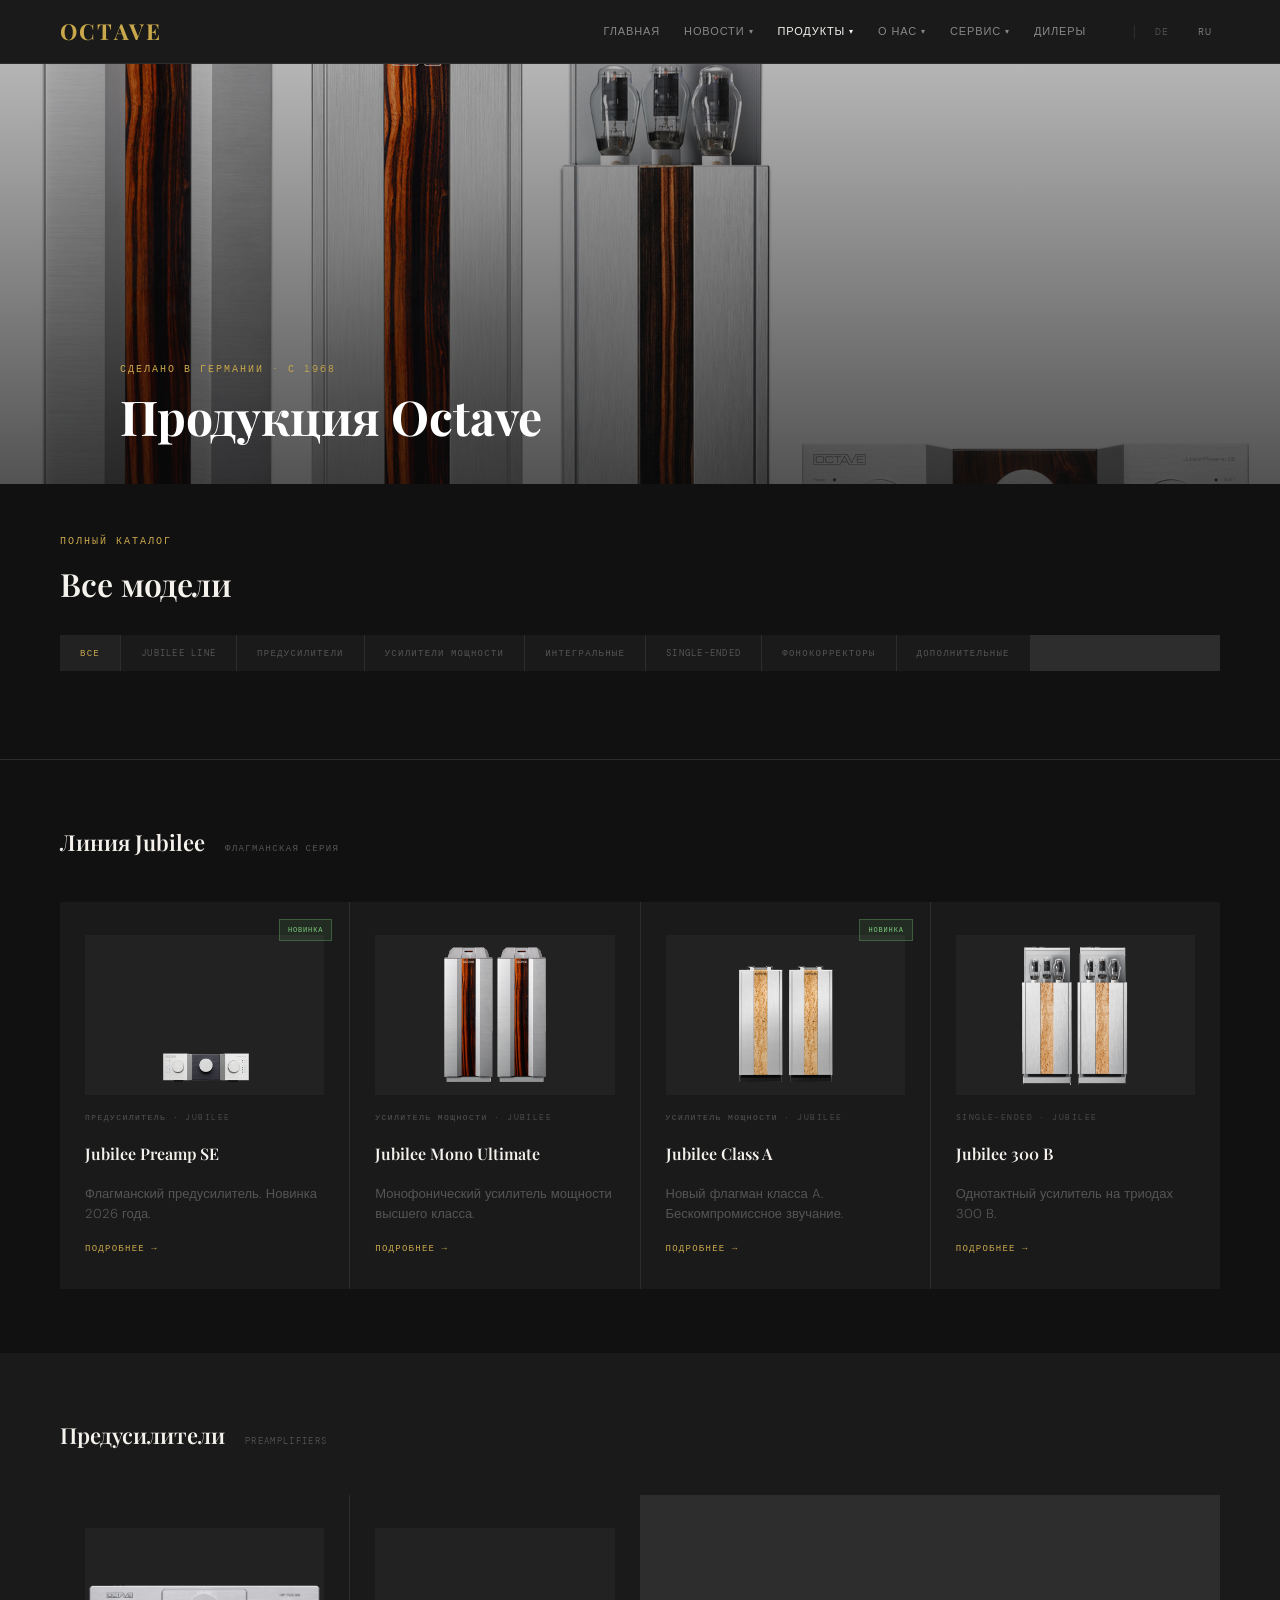
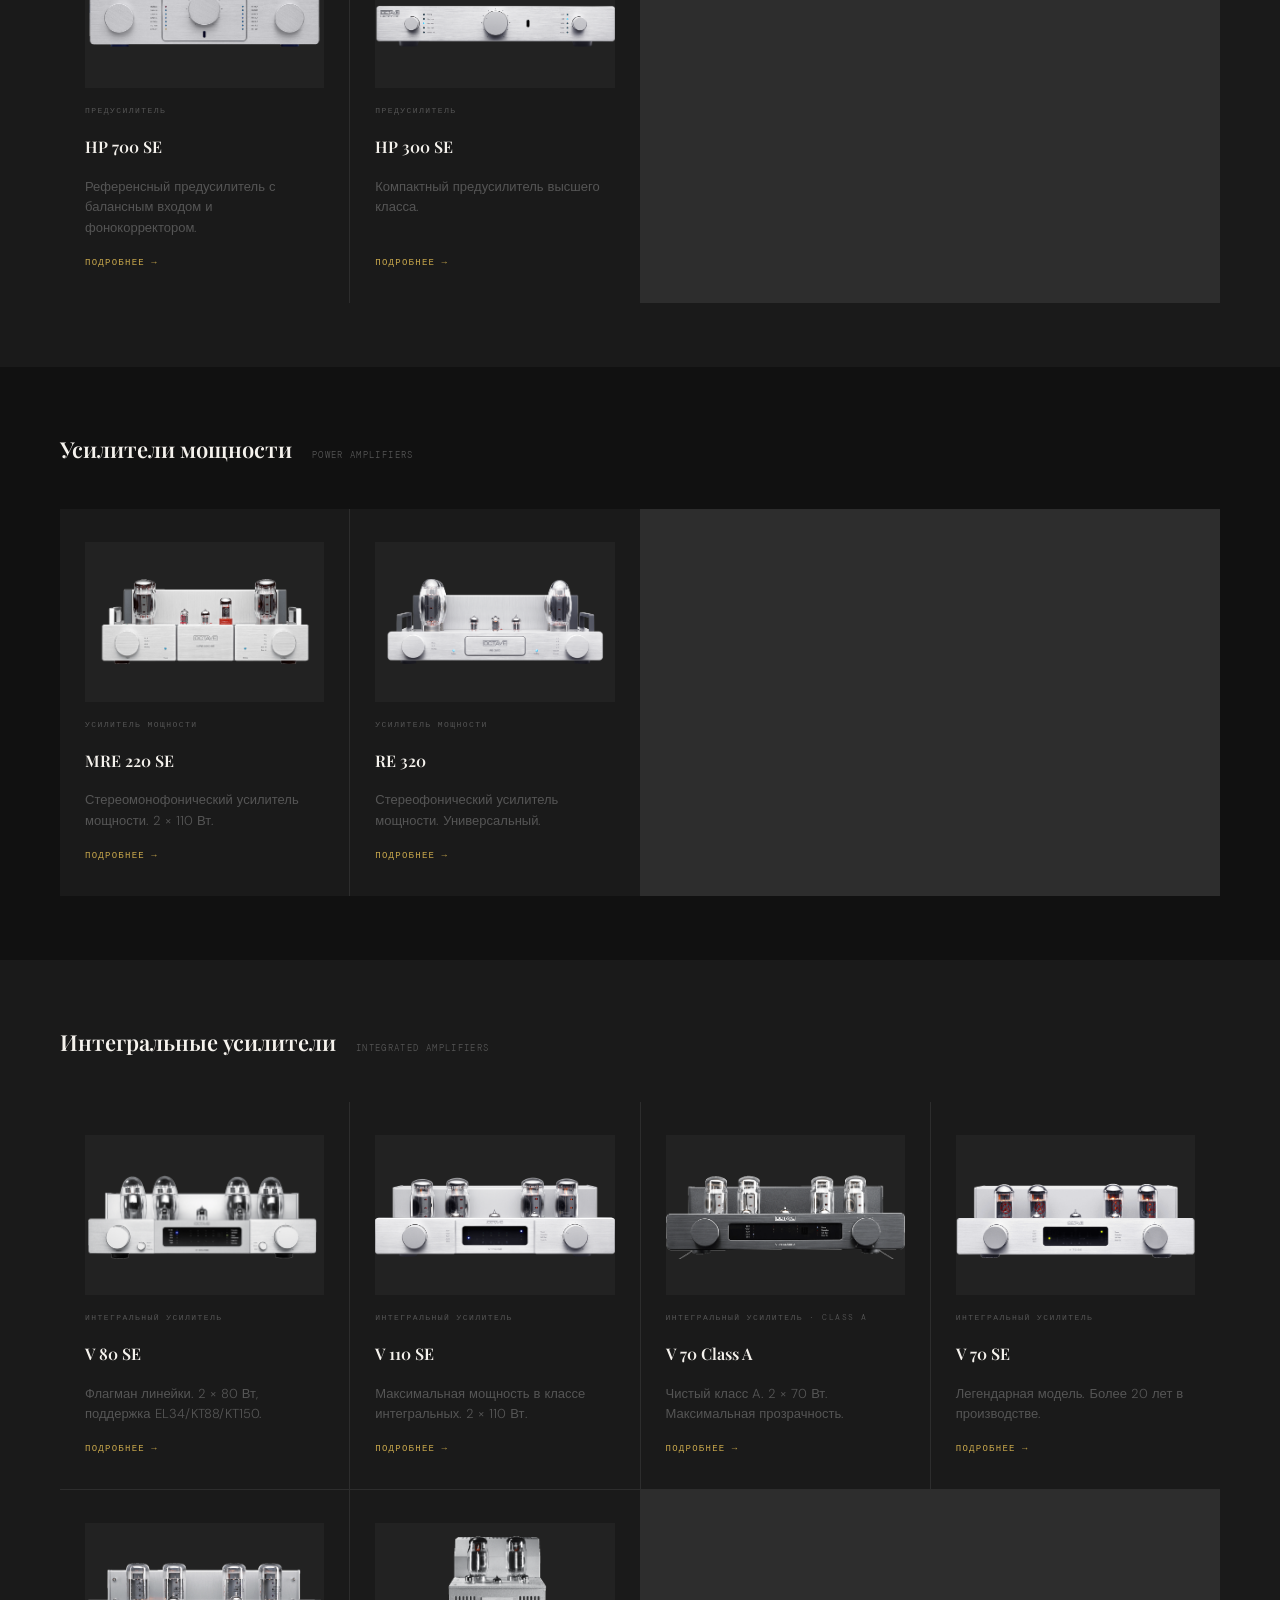
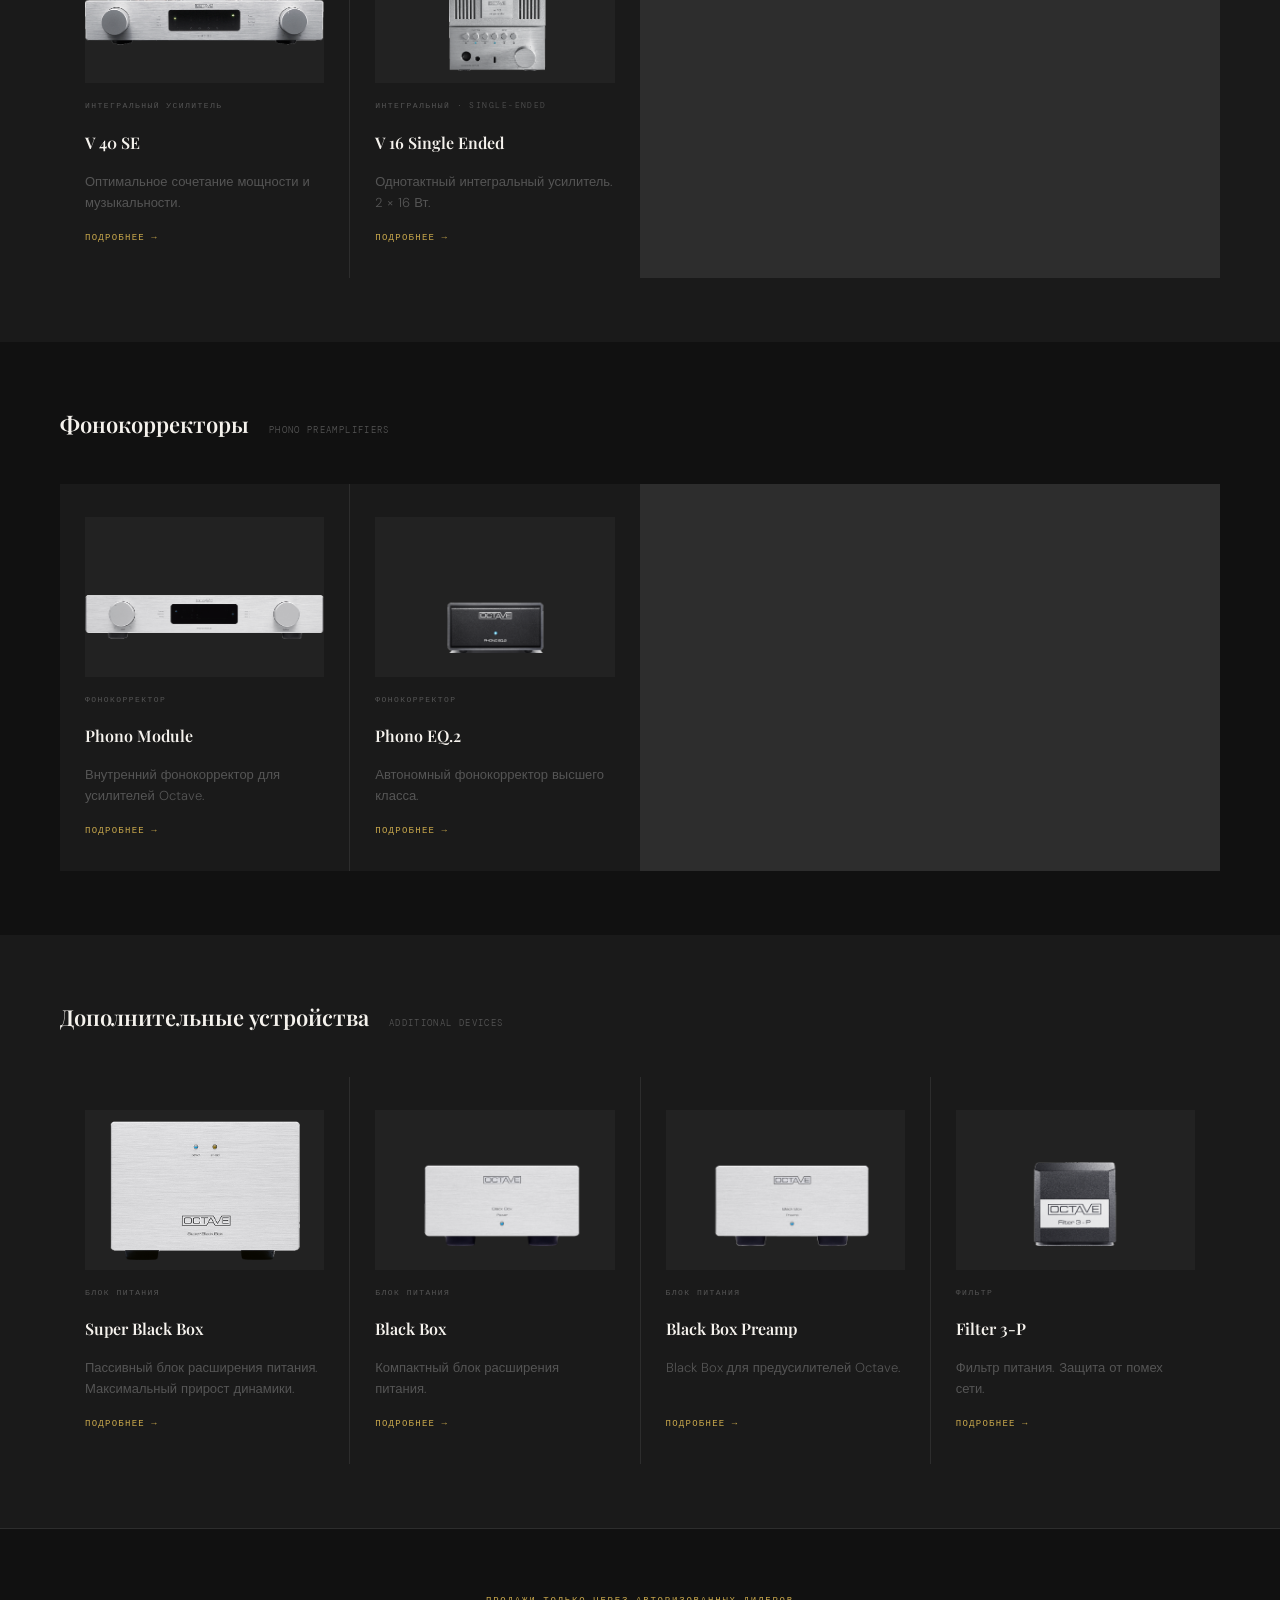
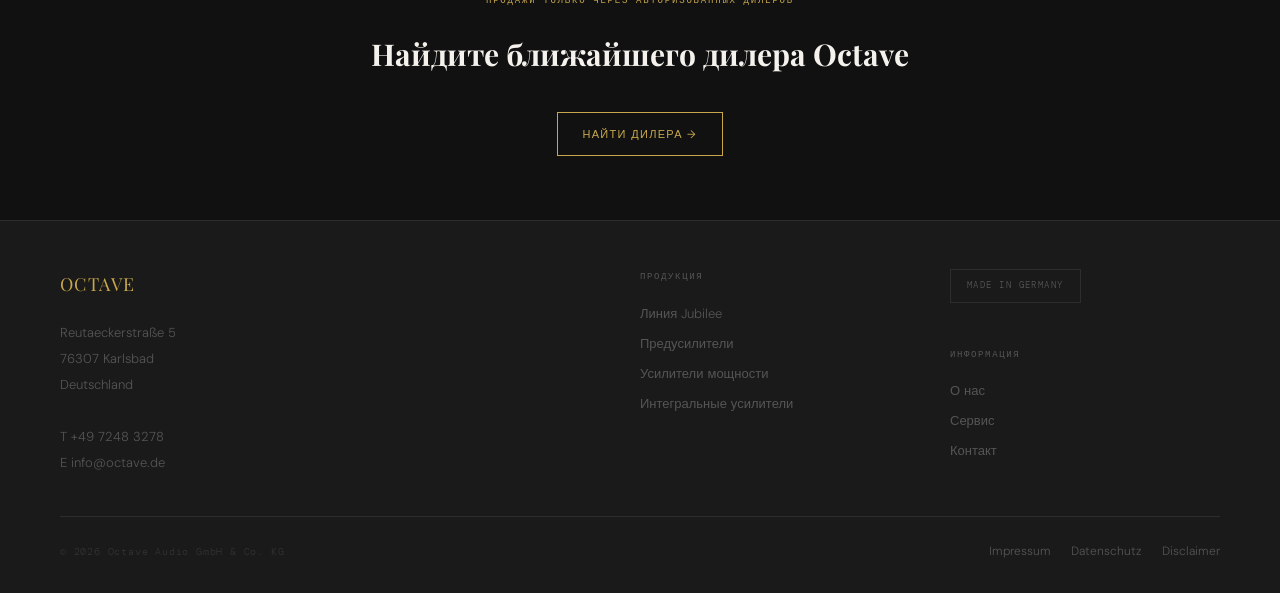
==== products/index.html @ 06923e53 "first commit" ====
<!DOCTYPE html>
<html lang="ru">
<head>
  <meta charset="UTF-8">
  <meta name="viewport" content="width=device-width, initial-scale=1.0">
  <meta name="description" content="Полный каталог продукции Octave Audio — ламповые предусилители, усилители мощности, интегральные усилители и фонокорректоры. Сделано в Германии.">
  <title>Продукты — Octave Audio</title>
  <link rel="stylesheet" href="../css/styles.css">
</head>
<body>

  <!-- HEADER -->
  <header class="site-header" role="banner">
    <div class="header-inner">
      <a href="../index.html" class="nav-logo" aria-label="Octave Audio — на главную">OCTAVE</a>

      <nav class="nav-primary" aria-label="Основная навигация">
        <div class="nav-item"><a href="../index.html" class="nav-link">Главная</a></div>
        <div class="nav-item">
          <span class="nav-link" tabindex="0">Новости <span class="nav-arrow">▾</span></span>
          <div class="nav-dropdown">
            <a href="#">Актуальное</a>
            <a href="#">Блог</a>
            <a href="#">Обзоры</a>
          </div>
        </div>
        <div class="nav-item">
          <span class="nav-link" style="color: var(--c-text);" tabindex="0">Продукты <span class="nav-arrow">▾</span></span>
          <div class="nav-dropdown">
            <a href="#jubilee">Линия Jubilee</a>
            <a href="#preamplifiers">Предусилители</a>
            <a href="#power">Усилители мощности</a>
            <a href="#integrated">Интегральные усилители</a>
            <a href="#single-ended">Однотактные усилители</a>
            <a href="#phono">Фонокорректоры</a>
            <a href="#additional">Дополнительные устройства</a>
          </div>
        </div>
        <div class="nav-item">
          <span class="nav-link" tabindex="0">О нас <span class="nav-arrow">▾</span></span>
          <div class="nav-dropdown">
            <a href="../about.html">Философия</a>
            <a href="../about.html#team">Команда</a>
            <a href="../about.html#history">История</a>
          </div>
        </div>
        <div class="nav-item">
          <span class="nav-link" tabindex="0">Сервис <span class="nav-arrow">▾</span></span>
          <div class="nav-dropdown">
            <a href="#">Загрузки</a>
            <a href="#">Работа с лампами</a>
            <a href="#">Руководства</a>
            <a href="#">FAQ</a>
            <a href="#">Контакт</a>
          </div>
        </div>
        <div class="nav-item"><a href="#" class="nav-link">Дилеры</a></div>
      </nav>

      <div class="header-extras">
        <div class="header-divider" aria-hidden="true"></div>
        <a href="#" class="lang-btn">DE</a>
        <a href="#" class="lang-btn is-active">RU</a>
      </div>

      <button class="nav-toggle" aria-label="Открыть меню" aria-expanded="false" aria-controls="mobile-nav">
        <span></span><span></span><span></span>
      </button>
    </div>
  </header>

  <nav class="mobile-nav" id="mobile-nav" aria-label="Мобильное меню">
    <div class="mobile-nav-section">
      <a href="../index.html" class="mobile-nav-link">Главная</a>
      <a href="#" class="mobile-nav-link">Продукты</a>
      <div class="mobile-nav-sub">
        <a href="#jubilee">Линия Jubilee</a>
        <a href="#preamplifiers">Предусилители</a>
        <a href="#power">Усилители мощности</a>
        <a href="#integrated">Интегральные усилители</a>
        <a href="#single-ended">Однотактные усилители</a>
        <a href="#phono">Фонокорректоры</a>
        <a href="#additional">Дополнительные устройства</a>
      </div>
    </div>
    <div class="mobile-nav-section">
      <a href="../about.html" class="mobile-nav-link">О нас</a>
      <a href="#" class="mobile-nav-link">Дилеры</a>
    </div>
  </nav>

  <main id="main-content">

    <!-- PAGE HERO -->
    <div class="page-hero">
      <img
        src="../images/jubilee-line-silver_small2.jpg"
        alt="Octave Jubilee Line — флагманская серия"
        class="page-hero-img"
        width="1920" height="420"
      >
      <div class="page-hero-content container">
        <p class="page-hero-label">Сделано в Германии · с 1968</p>
        <h1 class="page-hero-title">Продукция Octave</h1>
      </div>
    </div>

    <div class="container catalog-header">
      <header class="section-header" style="margin-bottom: var(--sp-8);">
        <span class="section-eyebrow">Полный каталог</span>
        <h2 class="section-title">Все модели</h2>
      </header>

      <nav class="catalog-nav" aria-label="Фильтр по категориям">
        <button class="catalog-nav-btn is-active" data-cat="all">Все</button>
        <button class="catalog-nav-btn" data-cat="jubilee">Jubilee Line</button>
        <button class="catalog-nav-btn" data-cat="pre">Предусилители</button>
        <button class="catalog-nav-btn" data-cat="power">Усилители мощности</button>
        <button class="catalog-nav-btn" data-cat="integrated">Интегральные</button>
        <button class="catalog-nav-btn" data-cat="single">Single-Ended</button>
        <button class="catalog-nav-btn" data-cat="phono">Фонокорректоры</button>
        <button class="catalog-nav-btn" data-cat="add">Дополнительные</button>
      </nav>
    </div>

    <!-- ========================================================
         JUBILEE LINE
         ======================================================== -->
    <section id="jubilee" class="section" style="scroll-margin-top: calc(var(--header-h) + 1rem);" aria-labelledby="jubilee-heading">
      <div class="container">
        <header style="margin-bottom: var(--sp-10); display: flex; align-items: baseline; gap: var(--sp-5);">
          <h2 style="font-family: var(--f-serif); font-size: 1.375rem; font-weight: 600; color: var(--c-text);" id="jubilee-heading">Линия Jubilee</h2>
          <span style="font-family: var(--f-mono); font-size: 0.5625rem; letter-spacing: 0.15em; text-transform: uppercase; color: var(--c-text-3);">Флагманская серия</span>
        </header>
        <div class="products-grid">

          <a href="#" class="product-card" data-cat="jubilee">
            <span class="product-new-badge">НОВИНКА</span>
            <div class="product-card-img">
              <img src="../images/jubpre_se_alnat_small.png" alt="Jubilee Preamp SE" width="260" height="160" loading="lazy">
            </div>
            <span class="product-card-cat">Предусилитель · Jubilee</span>
            <strong class="product-card-name">Jubilee Preamp SE</strong>
            <p class="product-card-desc">Флагманский предусилитель. Новинка 2026 года.</p>
            <span class="product-card-link">Подробнее →</span>
          </a>

          <a href="#" class="product-card" data-cat="jubilee">
            <div class="product-card-img">
              <img src="../images/jubilee_mono_ultimate_silver_small.png" alt="Jubilee Mono Ultimate" width="260" height="160" loading="lazy">
            </div>
            <span class="product-card-cat">Усилитель мощности · Jubilee</span>
            <strong class="product-card-name">Jubilee Mono Ultimate</strong>
            <p class="product-card-desc">Монофонический усилитель мощности высшего класса.</p>
            <span class="product-card-link">Подробнее →</span>
          </a>

          <a href="#" class="product-card" data-cat="jubilee">
            <span class="product-new-badge">НОВИНКА</span>
            <div class="product-card-img">
              <img src="../images/jubclassa_silver_frontal_small2.png" alt="Jubilee Class A" width="260" height="160" loading="lazy">
            </div>
            <span class="product-card-cat">Усилитель мощности · Jubilee</span>
            <strong class="product-card-name">Jubilee Class A</strong>
            <p class="product-card-desc">Новый флагман класса A. Бескомпромиссное звучание.</p>
            <span class="product-card-link">Подробнее →</span>
          </a>

          <a href="#" class="product-card" data-cat="jubilee">
            <div class="product-card-img">
              <img src="../images/jub300b_silver_frontal_small.png" alt="Jubilee 300 B" width="260" height="160" loading="lazy" onerror="this.style.opacity='0.3'">
            </div>
            <span class="product-card-cat">Single-Ended · Jubilee</span>
            <strong class="product-card-name">Jubilee 300 B</strong>
            <p class="product-card-desc">Однотактный усилитель на триодах 300 B.</p>
            <span class="product-card-link">Подробнее →</span>
          </a>

        </div>
      </div>
    </section>

    <!-- ========================================================
         PREAMPLIFIERS
         ======================================================== -->
    <section id="preamplifiers" class="section" style="background: var(--c-surface); scroll-margin-top: calc(var(--header-h) + 1rem);" aria-labelledby="pre-heading">
      <div class="container">
        <header style="margin-bottom: var(--sp-10); display: flex; align-items: baseline; gap: var(--sp-5);">
          <h2 style="font-family: var(--f-serif); font-size: 1.375rem; font-weight: 600; color: var(--c-text);" id="pre-heading">Предусилители</h2>
          <span style="font-family: var(--f-mono); font-size: 0.5625rem; letter-spacing: 0.15em; text-transform: uppercase; color: var(--c-text-3);">Preamplifiers</span>
        </header>
        <div class="products-grid">

          <a href="#" class="product-card" data-cat="pre">
            <div class="product-card-img">
              <img src="../images/hp700se_silver_frontal_small8.png" alt="HP 700 SE" width="260" height="160" loading="lazy">
            </div>
            <span class="product-card-cat">Предусилитель</span>
            <strong class="product-card-name">HP 700 SE</strong>
            <p class="product-card-desc">Референсный предусилитель с балансным входом и фонокорректором.</p>
            <span class="product-card-link">Подробнее →</span>
          </a>

          <a href="#" class="product-card" data-cat="pre">
            <div class="product-card-img">
              <img src="../images/h3aln2.png" alt="HP 300 SE" width="260" height="160" loading="lazy">
            </div>
            <span class="product-card-cat">Предусилитель</span>
            <strong class="product-card-name">HP 300 SE</strong>
            <p class="product-card-desc">Компактный предусилитель высшего класса.</p>
            <span class="product-card-link">Подробнее →</span>
          </a>

        </div>
      </div>
    </section>

    <!-- ========================================================
         POWER AMPLIFIERS
         ======================================================== -->
    <section id="power" class="section" style="scroll-margin-top: calc(var(--header-h) + 1rem);" aria-labelledby="power-heading">
      <div class="container">
        <header style="margin-bottom: var(--sp-10); display: flex; align-items: baseline; gap: var(--sp-5);">
          <h2 style="font-family: var(--f-serif); font-size: 1.375rem; font-weight: 600; color: var(--c-text);" id="power-heading">Усилители мощности</h2>
          <span style="font-family: var(--f-mono); font-size: 0.5625rem; letter-spacing: 0.15em; text-transform: uppercase; color: var(--c-text-3);">Power Amplifiers</span>
        </header>
        <div class="products-grid">

          <a href="#" class="product-card" data-cat="power">
            <div class="product-card-img">
              <img src="../images/mre220se_frontal_silver_small1.png" alt="MRE 220 SE" width="260" height="160" loading="lazy">
            </div>
            <span class="product-card-cat">Усилитель мощности</span>
            <strong class="product-card-name">MRE 220 SE</strong>
            <p class="product-card-desc">Стереомонофонический усилитель мощности. 2 × 110 Вт.</p>
            <span class="product-card-link">Подробнее →</span>
          </a>

          <a href="#" class="product-card" data-cat="power">
            <div class="product-card-img">
              <img src="../images/re320_alnat.png" alt="RE 320" width="260" height="160" loading="lazy">
            </div>
            <span class="product-card-cat">Усилитель мощности</span>
            <strong class="product-card-name">RE 320</strong>
            <p class="product-card-desc">Стереофонический усилитель мощности. Универсальный.</p>
            <span class="product-card-link">Подробнее →</span>
          </a>

        </div>
      </div>
    </section>

    <!-- ========================================================
         INTEGRATED AMPLIFIERS
         ======================================================== -->
    <section id="integrated" class="section" style="background: var(--c-surface); scroll-margin-top: calc(var(--header-h) + 1rem);" aria-labelledby="int-heading">
      <div class="container">
        <header style="margin-bottom: var(--sp-10); display: flex; align-items: baseline; gap: var(--sp-5);">
          <h2 style="font-family: var(--f-serif); font-size: 1.375rem; font-weight: 600; color: var(--c-text);" id="int-heading">Интегральные усилители</h2>
          <span style="font-family: var(--f-mono); font-size: 0.5625rem; letter-spacing: 0.15em; text-transform: uppercase; color: var(--c-text-3);">Integrated Amplifiers</span>
        </header>
        <div class="products-grid">

          <a href="v-80-se.html" class="product-card" data-cat="integrated">
            <div class="product-card-img">
              <img src="../images/v80se_silver_frontal6.png" alt="V 80 SE" width="260" height="160" loading="lazy">
            </div>
            <span class="product-card-cat">Интегральный усилитель</span>
            <strong class="product-card-name">V 80 SE</strong>
            <p class="product-card-desc">Флагман линейки. 2 × 80 Вт, поддержка EL34/KT88/KT150.</p>
            <span class="product-card-link">Подробнее →</span>
          </a>

          <a href="#" class="product-card" data-cat="integrated">
            <div class="product-card-img">
              <img src="../images/v110se_alnat1.png" alt="V 110 SE" width="260" height="160" loading="lazy">
            </div>
            <span class="product-card-cat">Интегральный усилитель</span>
            <strong class="product-card-name">V 110 SE</strong>
            <p class="product-card-desc">Максимальная мощность в классе интегральных. 2 × 110 Вт.</p>
            <span class="product-card-link">Подробнее →</span>
          </a>

          <a href="#" class="product-card" data-cat="integrated">
            <div class="product-card-img">
              <img src="../images/v70ca-black-frontal_small.png" alt="V 70 Class A" width="260" height="160" loading="lazy">
            </div>
            <span class="product-card-cat">Интегральный усилитель · Class A</span>
            <strong class="product-card-name">V 70 Class A</strong>
            <p class="product-card-desc">Чистый класс A. 2 × 70 Вт. Максимальная прозрачность.</p>
            <span class="product-card-link">Подробнее →</span>
          </a>

          <a href="#" class="product-card" data-cat="integrated">
            <div class="product-card-img">
              <img src="../images/v70se_silver_frontal_small2.png" alt="V 70 SE" width="260" height="160" loading="lazy">
            </div>
            <span class="product-card-cat">Интегральный усилитель</span>
            <strong class="product-card-name">V 70 SE</strong>
            <p class="product-card-desc">Легендарная модель. Более 20 лет в производстве.</p>
            <span class="product-card-link">Подробнее →</span>
          </a>

          <a href="#" class="product-card" data-cat="integrated">
            <div class="product-card-img">
              <img src="../images/v40se_silver_frontal_small.png" alt="V 40 SE" width="260" height="160" loading="lazy">
            </div>
            <span class="product-card-cat">Интегральный усилитель</span>
            <strong class="product-card-name">V 40 SE</strong>
            <p class="product-card-desc">Оптимальное сочетание мощности и музыкальности.</p>
            <span class="product-card-link">Подробнее →</span>
          </a>

          <a href="#" class="product-card" data-cat="integrated single">
            <div class="product-card-img">
              <img src="../images/v16-si-fr3.png" alt="V 16 Single Ended" width="260" height="160" loading="lazy">
            </div>
            <span class="product-card-cat">Интегральный · Single-Ended</span>
            <strong class="product-card-name">V 16 Single Ended</strong>
            <p class="product-card-desc">Однотактный интегральный усилитель. 2 × 16 Вт.</p>
            <span class="product-card-link">Подробнее →</span>
          </a>

        </div>
      </div>
    </section>

    <!-- ========================================================
         PHONO PREAMPLIFIERS
         ======================================================== -->
    <section id="phono" class="section" style="scroll-margin-top: calc(var(--header-h) + 1rem);" aria-labelledby="phono-heading">
      <div class="container">
        <header style="margin-bottom: var(--sp-10); display: flex; align-items: baseline; gap: var(--sp-5);">
          <h2 style="font-family: var(--f-serif); font-size: 1.375rem; font-weight: 600; color: var(--c-text);" id="phono-heading">Фонокорректоры</h2>
          <span style="font-family: var(--f-mono); font-size: 0.5625rem; letter-spacing: 0.15em; text-transform: uppercase; color: var(--c-text-3);">Phono Preamplifiers</span>
        </header>
        <div class="products-grid">

          <a href="#" class="product-card" data-cat="phono">
            <div class="product-card-img">
              <img src="../images/phono_module_silver_frontal_small2.png" alt="Phono Module" width="260" height="160" loading="lazy">
            </div>
            <span class="product-card-cat">Фонокорректор</span>
            <strong class="product-card-name">Phono Module</strong>
            <p class="product-card-desc">Внутренний фонокорректор для усилителей Octave.</p>
            <span class="product-card-link">Подробнее →</span>
          </a>

          <a href="#" class="product-card" data-cat="phono">
            <div class="product-card-img">
              <img src="../images/phono_eq_2_frontal_small.png" alt="Phono EQ.2" width="260" height="160" loading="lazy">
            </div>
            <span class="product-card-cat">Фонокорректор</span>
            <strong class="product-card-name">Phono EQ.2</strong>
            <p class="product-card-desc">Автономный фонокорректор высшего класса.</p>
            <span class="product-card-link">Подробнее →</span>
          </a>

        </div>
      </div>
    </section>

    <!-- ========================================================
         ADDITIONAL DEVICES
         ======================================================== -->
    <section id="additional" class="section" style="background: var(--c-surface); scroll-margin-top: calc(var(--header-h) + 1rem);" aria-labelledby="add-heading">
      <div class="container">
        <header style="margin-bottom: var(--sp-10); display: flex; align-items: baseline; gap: var(--sp-5);">
          <h2 style="font-family: var(--f-serif); font-size: 1.375rem; font-weight: 600; color: var(--c-text);" id="add-heading">Дополнительные устройства</h2>
          <span style="font-family: var(--f-mono); font-size: 0.5625rem; letter-spacing: 0.15em; text-transform: uppercase; color: var(--c-text-3);">Additional Devices</span>
        </header>
        <div class="products-grid">

          <a href="#" class="product-card" data-cat="add">
            <div class="product-card-img">
              <img src="../images/sbb.png" alt="Super Black Box" width="260" height="160" loading="lazy">
            </div>
            <span class="product-card-cat">Блок питания</span>
            <strong class="product-card-name">Super Black Box</strong>
            <p class="product-card-desc">Пассивный блок расширения питания. Максимальный прирост динамики.</p>
            <span class="product-card-link">Подробнее →</span>
          </a>

          <a href="#" class="product-card" data-cat="add">
            <div class="product-card-img">
              <img src="../images/bb.png" alt="Black Box" width="260" height="160" loading="lazy">
            </div>
            <span class="product-card-cat">Блок питания</span>
            <strong class="product-card-name">Black Box</strong>
            <p class="product-card-desc">Компактный блок расширения питания.</p>
            <span class="product-card-link">Подробнее →</span>
          </a>

          <a href="#" class="product-card" data-cat="add">
            <div class="product-card-img">
              <img src="../images/bbp2.png" alt="Black Box Preamp" width="260" height="160" loading="lazy">
            </div>
            <span class="product-card-cat">Блок питания</span>
            <strong class="product-card-name">Black Box Preamp</strong>
            <p class="product-card-desc">Black Box для предусилителей Octave.</p>
            <span class="product-card-link">Подробнее →</span>
          </a>

          <a href="#" class="product-card" data-cat="add">
            <div class="product-card-img">
              <img src="../images/filter3_small.png" alt="Filter 3-P" width="260" height="160" loading="lazy">
            </div>
            <span class="product-card-cat">Фильтр</span>
            <strong class="product-card-name">Filter 3-P</strong>
            <p class="product-card-desc">Фильтр питания. Защита от помех сети.</p>
            <span class="product-card-link">Подробнее →</span>
          </a>

        </div>
      </div>
    </section>

    <!-- CTA -->
    <div style="padding: var(--sp-16) var(--pad-x); background: var(--c-bg); text-align: center; border-top: 1px solid var(--c-border);">
      <div class="container">
        <span style="display:block; font-family: var(--f-mono); font-size: 0.5625rem; letter-spacing: 0.2em; text-transform: uppercase; color: var(--c-accent); margin-bottom: var(--sp-5);">Продажи только через авторизованных дилеров</span>
        <h2 style="font-family: var(--f-serif); font-size: clamp(1.25rem, 2.5vw, 1.875rem); color: var(--c-text); margin-bottom: var(--sp-8);">Найдите ближайшего дилера Octave</h2>
        <a href="#" class="btn btn-outline">Найти дилера →</a>
      </div>
    </div>

  </main>

  <!-- FOOTER -->
  <footer class="site-footer" role="contentinfo">
    <div class="container">
      <div class="footer-grid">
        <div>
          <div class="footer-logo">OCTAVE</div>
          <address class="footer-address" style="font-style:normal;">
            Reutaeckerstraße 5<br>76307 Karlsbad<br>Deutschland<br><br>
            T +49 7248 3278<br>
            E <a href="mailto:info@octave.de" style="color: var(--c-text-3);">info@octave.de</a>
          </address>
        </div>
        <div>
          <span class="footer-heading">Продукция</span>
          <nav class="footer-links">
            <a href="#jubilee">Линия Jubilee</a>
            <a href="#preamplifiers">Предусилители</a>
            <a href="#power">Усилители мощности</a>
            <a href="#integrated">Интегральные усилители</a>
          </nav>
        </div>
        <div>
          <span class="footer-badge">Made in Germany</span>
          <span class="footer-heading" style="margin-top: var(--sp-6);">Информация</span>
          <nav class="footer-links">
            <a href="../about.html">О нас</a>
            <a href="#">Сервис</a>
            <a href="#">Контакт</a>
          </nav>
        </div>
      </div>
      <div class="footer-legal">
        <p class="footer-copy">© 2026 Octave Audio GmbH &amp; Co. KG</p>
        <nav class="footer-legal-links">
          <a href="#">Impressum</a>
          <a href="#">Datenschutz</a>
          <a href="#">Disclaimer</a>
        </nav>
      </div>
    </div>
  </footer>

  <script src="../js/main.js" type="module"></script>
</body>
</html>
---- css/styles.css ----
@import url('https://fonts.googleapis.com/css2?family=Playfair+Display:ital,wght@0,400;0,600;0,700;1,400&family=DM+Mono:wght@300;400&family=DM+Sans:wght@300;400;500&display=swap');

/* ============================================================
   OCTAVE AUDIO — Design System
   ============================================================ */

@layer base, layout, components, page, utilities;

@layer base {
  *, *::before, *::after { box-sizing: border-box; margin: 0; padding: 0; }

  :root {
    /* Colors */
    --c-bg:          #111111;
    --c-surface:     #1a1a1a;
    --c-surface-2:   #222222;
    --c-border:      #2d2d2d;
    --c-text:        #f5f2ed;
    --c-text-2:      #888888;
    --c-text-3:      #555555;
    --c-accent:      #c9a84c;
    --c-accent-dim:  #8b6914;
    --c-accent-bg:   rgba(201,168,76,.07);

    /* Typography */
    --f-serif: 'Playfair Display', Georgia, serif;
    --f-sans:  'DM Sans', -apple-system, sans-serif;
    --f-mono:  'DM Mono', 'Courier New', monospace;

    /* Spacing scale (× 4px) */
    --sp-1:  0.25rem;
    --sp-2:  0.5rem;
    --sp-3:  0.75rem;
    --sp-4:  1rem;
    --sp-5:  1.25rem;
    --sp-6:  1.5rem;
    --sp-8:  2rem;
    --sp-10: 2.5rem;
    --sp-12: 3rem;
    --sp-16: 4rem;
    --sp-20: 5rem;
    --sp-24: 6rem;

    /* Layout */
    --max-w:       1280px;
    --pad-x:       clamp(1.25rem, 5vw, 3.75rem);
    --header-h:    64px;

    /* Transitions */
    --dur-fast:    150ms;
    --dur-normal:  200ms;
    --dur-slow:    300ms;
    --ease:        cubic-bezier(0.4, 0, 0.2, 1);

    /* Z-index */
    --z-dropdown: 100;
    --z-header:   200;
    --z-overlay:  300;
  }

  html { scroll-behavior: smooth; -webkit-font-smoothing: antialiased; }

  body {
    background: var(--c-bg);
    color: var(--c-text);
    font-family: var(--f-sans);
    font-weight: 300;
    font-size: 0.9375rem;
    line-height: 1.7;
  }

  img { max-width: 100%; height: auto; display: block; }
  a { color: inherit; text-decoration: none; }
  ul, ol { list-style: none; }

  ::selection { background: var(--c-accent); color: #111; }
  :focus-visible { outline: 1px solid var(--c-accent); outline-offset: 3px; }
  ::-webkit-scrollbar { width: 5px; }
  ::-webkit-scrollbar-track { background: var(--c-bg); }
  ::-webkit-scrollbar-thumb { background: #333; border-radius: 3px; }

  @media (prefers-reduced-motion: reduce) {
    *, *::before, *::after {
      animation-duration: 0.01ms !important;
      transition-duration: 0.01ms !important;
    }
  }
}

@layer layout {
  .container {
    width: 100%;
    max-width: var(--max-w);
    margin-inline: auto;
    padding-inline: var(--pad-x);
  }

  .section {
    padding-block: var(--sp-16);
  }

  .section--lg {
    padding-block: var(--sp-24);
  }
}

/* ============================================================
   HEADER & NAVIGATION
   ============================================================ */
@layer components {

  .site-header {
    position: fixed;
    inset-block-start: 0;
    inset-inline: 0;
    height: var(--header-h);
    background: var(--c-surface);
    border-bottom: 1px solid var(--c-border);
    z-index: var(--z-header);
    display: flex;
    align-items: center;
  }

  .header-inner {
    width: 100%;
    max-width: var(--max-w);
    margin-inline: auto;
    padding-inline: var(--pad-x);
    display: flex;
    align-items: center;
    gap: var(--sp-8);
  }

  .nav-logo {
    font-family: var(--f-serif);
    font-size: 1.375rem;
    font-weight: 700;
    color: var(--c-accent);
    letter-spacing: 0.1em;
    flex-shrink: 0;
  }

  .nav-primary {
    display: none;
    align-items: center;
    gap: var(--sp-6);
    margin-inline-start: auto;
  }

  .nav-item {
    position: relative;
  }

  .nav-link {
    font-size: 0.6875rem;
    letter-spacing: 0.08em;
    text-transform: uppercase;
    color: var(--c-text-2);
    padding-block: var(--sp-5);
    transition: color var(--dur-normal) var(--ease);
    display: flex;
    align-items: center;
    gap: var(--sp-1);
    cursor: pointer;
    white-space: nowrap;
  }

  .nav-link:hover,
  .nav-item:hover > .nav-link,
  .nav-item:focus-within > .nav-link {
    color: var(--c-text);
  }

  .nav-arrow {
    font-size: 0.5rem;
    transition: transform var(--dur-normal) var(--ease);
  }

  .nav-item:hover .nav-arrow,
  .nav-item:focus-within .nav-arrow {
    transform: rotate(180deg);
  }

  .nav-dropdown {
    position: absolute;
    inset-block-start: calc(100% + 1px);
    inset-inline-start: 0;
    background: var(--c-surface);
    border: 1px solid var(--c-border);
    border-top: 2px solid var(--c-accent);
    min-width: 180px;
    padding-block: var(--sp-3);
    opacity: 0;
    visibility: hidden;
    transform: translateY(-6px);
    transition:
      opacity var(--dur-normal) var(--ease),
      transform var(--dur-normal) var(--ease),
      visibility var(--dur-normal);
    z-index: var(--z-dropdown);
  }

  .nav-item:hover .nav-dropdown,
  .nav-item:focus-within .nav-dropdown {
    opacity: 1;
    visibility: visible;
    transform: translateY(0);
  }

  .nav-dropdown a {
    display: block;
    padding: var(--sp-2) var(--sp-5);
    font-size: 0.75rem;
    color: var(--c-text-2);
    letter-spacing: 0.04em;
    transition: color var(--dur-fast) var(--ease), background var(--dur-fast) var(--ease);
  }

  .nav-dropdown a:hover {
    color: var(--c-text);
    background: var(--c-surface-2);
  }

  /* Header extras */
  .header-extras {
    display: none;
    align-items: center;
    gap: var(--sp-3);
    margin-inline-start: var(--sp-4);
    flex-shrink: 0;
  }

  .header-divider {
    width: 1px;
    height: 14px;
    background: var(--c-border);
  }

  .lang-btn {
    font-family: var(--f-mono);
    font-size: 0.625rem;
    letter-spacing: 0.12em;
    color: var(--c-text-3);
    background: none;
    border: none;
    cursor: pointer;
    padding: var(--sp-1) var(--sp-2);
    transition: color var(--dur-fast);
  }

  .lang-btn.is-active { color: var(--c-text-2); }
  .lang-btn:hover { color: var(--c-text); }

  /* Hamburger */
  .nav-toggle {
    display: flex;
    flex-direction: column;
    gap: 5px;
    background: none;
    border: none;
    cursor: pointer;
    padding: var(--sp-2);
    margin-inline-start: auto;
    z-index: calc(var(--z-overlay) + 1);
  }

  .nav-toggle span {
    display: block;
    width: 22px;
    height: 1.5px;
    background: var(--c-text-2);
    transition: transform var(--dur-normal) var(--ease), opacity var(--dur-normal) var(--ease), background var(--dur-fast);
    transform-origin: center;
  }

  .nav-toggle:hover span { background: var(--c-text); }
  .nav-toggle[aria-expanded="true"] span:nth-child(1) { transform: translateY(6.5px) rotate(45deg); }
  .nav-toggle[aria-expanded="true"] span:nth-child(2) { opacity: 0; transform: scaleX(0); }
  .nav-toggle[aria-expanded="true"] span:nth-child(3) { transform: translateY(-6.5px) rotate(-45deg); }

  /* Mobile overlay */
  .mobile-nav {
    position: fixed;
    inset: 0;
    background: rgba(10, 10, 10, 0.97);
    z-index: var(--z-overlay);
    display: flex;
    flex-direction: column;
    padding: calc(var(--header-h) + var(--sp-8)) var(--pad-x) var(--sp-8);
    overflow-y: auto;
    opacity: 0;
    visibility: hidden;
    transition: opacity var(--dur-slow) var(--ease), visibility var(--dur-slow);
  }

  .mobile-nav.is-open {
    opacity: 1;
    visibility: visible;
  }

  .mobile-nav-section {
    border-bottom: 1px solid var(--c-border);
    padding-block: var(--sp-5);
  }

  .mobile-nav-title {
    font-size: 0.6875rem;
    letter-spacing: 0.12em;
    text-transform: uppercase;
    color: var(--c-text-3);
    margin-bottom: var(--sp-4);
    font-family: var(--f-mono);
  }

  .mobile-nav-link {
    display: block;
    font-size: 1.5rem;
    font-family: var(--f-serif);
    color: var(--c-text-2);
    padding-block: var(--sp-2);
    transition: color var(--dur-fast);
  }

  .mobile-nav-link:hover { color: var(--c-text); }

  .mobile-nav-sub {
    margin-top: var(--sp-3);
    padding-inline-start: var(--sp-4);
    border-inline-start: 1px solid var(--c-border);
  }

  .mobile-nav-sub a {
    display: block;
    font-size: 0.875rem;
    color: var(--c-text-3);
    padding-block: var(--sp-2);
    transition: color var(--dur-fast);
  }

  .mobile-nav-sub a:hover { color: var(--c-text-2); }

  /* ============================================================
     BUTTONS
     ============================================================ */

  .btn {
    display: inline-flex;
    align-items: center;
    gap: var(--sp-2);
    padding: var(--sp-3) var(--sp-6);
    font-size: 0.6875rem;
    letter-spacing: 0.12em;
    text-transform: uppercase;
    font-family: var(--f-sans);
    font-weight: 400;
    cursor: pointer;
    transition:
      background var(--dur-normal) var(--ease),
      color var(--dur-normal) var(--ease),
      border-color var(--dur-normal) var(--ease);
  }

  .btn-outline {
    border: 1px solid var(--c-accent);
    color: var(--c-accent);
    background: transparent;
  }

  .btn-outline:hover {
    background: var(--c-accent);
    color: #111;
  }

  .btn-ghost {
    border: 1px solid var(--c-border);
    color: var(--c-text-2);
    background: transparent;
  }

  .btn-ghost:hover {
    border-color: var(--c-text-2);
    color: var(--c-text);
  }

  /* ============================================================
     HERO SLIDER
     ============================================================ */

  .hero {
    position: relative;
    height: 100svh;
    min-height: 520px;
    max-height: 800px;
    overflow: hidden;
    margin-block-start: var(--header-h);
  }

  .hero-slide {
    position: absolute;
    inset: 0;
    display: flex;
    align-items: center;
    opacity: 0;
    transition: opacity var(--dur-slow) var(--ease);
    pointer-events: none;
  }

  .hero-slide.is-active {
    opacity: 1;
    pointer-events: auto;
  }

  .hero-bg {
    position: absolute;
    inset: 0;
    background-size: cover;
    background-position: center;
    background-repeat: no-repeat;
  }

  .hero-bg::after {
    content: '';
    position: absolute;
    inset: 0;
    background: linear-gradient(
      to right,
      rgba(10,10,10,0.88) 0%,
      rgba(10,10,10,0.6) 50%,
      rgba(10,10,10,0.2) 100%
    );
  }

  .hero-body {
    position: relative;
    z-index: 1;
    padding-inline: var(--pad-x);
    max-width: var(--max-w);
    margin-inline: auto;
    width: 100%;
  }

  .hero-eyebrow {
    font-family: var(--f-mono);
    font-size: 0.625rem;
    letter-spacing: 0.22em;
    text-transform: uppercase;
    color: var(--c-accent);
    margin-bottom: var(--sp-4);
    display: block;
  }

  .hero-title {
    font-family: var(--f-serif);
    font-size: clamp(2rem, 5vw, 3.5rem);
    font-weight: 700;
    line-height: 1.1;
    color: #fff;
    margin-bottom: var(--sp-4);
    max-width: 560px;
  }

  .hero-sub {
    color: var(--c-text-2);
    font-size: 0.9375rem;
    max-width: 380px;
    margin-bottom: var(--sp-8);
    line-height: 1.6;
  }

  .hero-dots {
    position: absolute;
    bottom: var(--sp-8);
    left: 50%;
    transform: translateX(-50%);
    display: flex;
    gap: var(--sp-3);
    z-index: 2;
  }

  .hero-dot {
    width: 24px;
    height: 2px;
    background: rgba(255,255,255,0.25);
    border: none;
    cursor: pointer;
    transition: background var(--dur-normal) var(--ease);
    padding: 0;
  }

  .hero-dot.is-active { background: var(--c-accent); }
  .hero-dot:hover { background: rgba(255,255,255,0.6); }

  /* ============================================================
     PAGE HERO (non-homepage)
     ============================================================ */

  .page-hero {
    margin-block-start: var(--header-h);
    position: relative;
    height: clamp(220px, 35vw, 420px);
    overflow: hidden;
  }

  .page-hero-img {
    width: 100%;
    height: 100%;
    object-fit: cover;
    object-position: center;
  }

  .page-hero::after {
    content: '';
    position: absolute;
    inset: 0;
    background: linear-gradient(to bottom, rgba(10,10,10,0.3) 0%, rgba(10,10,10,0.7) 100%);
  }

  .page-hero-content {
    position: absolute;
    bottom: var(--sp-10);
    left: var(--pad-x);
    right: var(--pad-x);
    z-index: 1;
  }

  .page-hero-label {
    font-family: var(--f-mono);
    font-size: 0.625rem;
    letter-spacing: 0.2em;
    text-transform: uppercase;
    color: var(--c-accent);
    margin-bottom: var(--sp-3);
  }

  .page-hero-title {
    font-family: var(--f-serif);
    font-size: clamp(1.75rem, 4vw, 3rem);
    font-weight: 700;
    color: #fff;
    line-height: 1.15;
  }

  /* ============================================================
     SECTION HEADER
     ============================================================ */

  .section-header {
    margin-bottom: var(--sp-12);
  }

  .section-eyebrow {
    font-family: var(--f-mono);
    font-size: 0.625rem;
    letter-spacing: 0.2em;
    text-transform: uppercase;
    color: var(--c-accent);
    margin-bottom: var(--sp-4);
    display: block;
  }

  .section-title {
    font-family: var(--f-serif);
    font-size: clamp(1.5rem, 3vw, 2rem);
    font-weight: 600;
    color: var(--c-text);
    line-height: 1.2;
  }

  /* ============================================================
     FEATURED PRODUCTS (homepage 2-col blocks)
     ============================================================ */

  .featured-block {
    display: grid;
    grid-template-columns: 1fr;
    gap: 0;
    border-top: 1px solid var(--c-border);
  }

  .featured-image-wrap {
    aspect-ratio: 4/3;
    overflow: hidden;
    background: var(--c-surface);
  }

  .featured-image-wrap img {
    width: 100%;
    height: 100%;
    object-fit: cover;
    transition: transform 0.6s var(--ease);
  }

  .featured-block:hover .featured-image-wrap img {
    transform: scale(1.03);
  }

  .featured-body {
    display: flex;
    flex-direction: column;
    justify-content: center;
    padding: var(--sp-10) var(--sp-8);
    background: var(--c-surface);
  }

  .featured-eyebrow {
    font-family: var(--f-mono);
    font-size: 0.625rem;
    letter-spacing: 0.2em;
    text-transform: uppercase;
    color: var(--c-accent);
    margin-bottom: var(--sp-5);
  }

  .featured-title {
    font-family: var(--f-serif);
    font-size: clamp(1.5rem, 3vw, 2.25rem);
    font-weight: 700;
    color: var(--c-text);
    line-height: 1.15;
    margin-bottom: var(--sp-4);
  }

  .featured-sub {
    color: var(--c-text-2);
    font-size: 0.875rem;
    line-height: 1.8;
    margin-bottom: var(--sp-8);
    max-width: 420px;
  }

  /* ============================================================
     PRODUCT OVERVIEW GRID (categories)
     ============================================================ */

  .overview-section {
    background: var(--c-bg);
    padding-block: var(--sp-20);
  }

  .overview-grid {
    display: grid;
    grid-template-columns: repeat(auto-fill, minmax(240px, 1fr));
    gap: 1px;
    background: var(--c-border);
    border: 1px solid var(--c-border);
  }

  .category-card {
    background: var(--c-surface);
    padding: var(--sp-8);
    display: flex;
    flex-direction: column;
    gap: var(--sp-5);
    transition: background var(--dur-normal) var(--ease), border-color var(--dur-normal) var(--ease);
    border: 1px solid transparent;
    position: relative;
    cursor: pointer;
  }

  .category-card:hover {
    background: var(--c-surface-2);
    border-color: var(--c-accent);
    z-index: 1;
  }

  .category-card-img {
    height: 140px;
    display: flex;
    align-items: center;
    justify-content: center;
    overflow: hidden;
  }

  .category-card-img img {
    max-height: 120px;
    width: auto;
    max-width: 100%;
    object-fit: contain;
    transition: transform 0.4s var(--ease);
  }

  .category-card:hover .category-card-img img {
    transform: scale(1.05);
  }

  .category-label {
    font-family: var(--f-mono);
    font-size: 0.5625rem;
    letter-spacing: 0.18em;
    text-transform: uppercase;
    color: var(--c-accent);
  }

  .category-name {
    font-family: var(--f-serif);
    font-size: 1.0625rem;
    font-weight: 600;
    color: var(--c-text);
  }

  .category-desc {
    font-size: 0.8125rem;
    color: var(--c-text-3);
    line-height: 1.6;
  }

  .category-new-badge {
    position: absolute;
    top: var(--sp-4);
    right: var(--sp-4);
    padding: var(--sp-1) var(--sp-3);
    background: rgba(123,201,123,0.1);
    border: 1px solid rgba(123,201,123,0.3);
    color: #7bc97b;
    font-family: var(--f-mono);
    font-size: 0.5rem;
    letter-spacing: 0.15em;
    text-transform: uppercase;
  }

  /* ============================================================
     NEWS SECTION
     ============================================================ */

  .news-section {
    background: var(--c-surface);
    padding-block: var(--sp-20);
  }

  .news-grid {
    display: grid;
    grid-template-columns: 1fr;
    gap: var(--sp-1);
    background: var(--c-border);
  }

  .news-card {
    background: var(--c-bg);
    display: grid;
    grid-template-columns: 1fr;
    gap: 0;
    transition: background var(--dur-normal) var(--ease);
  }

  .news-card:hover { background: var(--c-surface-2); }

  .news-card-img {
    aspect-ratio: 16/9;
    overflow: hidden;
    background: var(--c-surface-2);
  }

  .news-card-img img {
    width: 100%;
    height: 100%;
    object-fit: cover;
    transition: transform 0.6s var(--ease);
  }

  .news-card:hover .news-card-img img { transform: scale(1.04); }

  .news-card-body {
    padding: var(--sp-6);
    display: flex;
    flex-direction: column;
    gap: var(--sp-3);
  }

  .news-date {
    font-family: var(--f-mono);
    font-size: 0.625rem;
    color: var(--c-text-3);
    letter-spacing: 0.08em;
  }

  .news-title {
    font-family: var(--f-sans);
    font-size: 0.875rem;
    font-weight: 600;
    color: var(--c-text);
    line-height: 1.4;
    letter-spacing: 0.04em;
    text-transform: uppercase;
  }

  .news-excerpt {
    font-size: 0.8125rem;
    color: var(--c-text-3);
    line-height: 1.7;
  }

  .news-read-more {
    font-family: var(--f-mono);
    font-size: 0.625rem;
    letter-spacing: 0.14em;
    text-transform: uppercase;
    color: var(--c-accent);
    margin-top: auto;
    display: inline-flex;
    align-items: center;
    gap: var(--sp-2);
    transition: gap var(--dur-fast) var(--ease);
  }

  .news-read-more:hover { gap: var(--sp-3); }

  /* ============================================================
     CTA ROW
     ============================================================ */

  .cta-row {
    display: grid;
    grid-template-columns: 1fr;
    background: var(--c-surface);
    border-top: 1px solid var(--c-border);
  }

  .cta-block {
    padding: var(--sp-12) var(--pad-x);
    border-bottom: 1px solid var(--c-border);
  }

  .cta-block:last-child { border-bottom: none; }

  .cta-label {
    font-family: var(--f-mono);
    font-size: 0.5625rem;
    letter-spacing: 0.2em;
    text-transform: uppercase;
    color: var(--c-text-3);
    margin-bottom: var(--sp-5);
    display: block;
  }

  .cta-title {
    font-family: var(--f-serif);
    font-size: 1.375rem;
    font-weight: 600;
    color: var(--c-text);
    margin-bottom: var(--sp-4);
    line-height: 1.3;
  }

  .cta-text {
    font-size: 0.875rem;
    color: var(--c-text-2);
    line-height: 1.8;
    margin-bottom: var(--sp-8);
    max-width: 400px;
  }

  /* ============================================================
     FOOTER
     ============================================================ */

  .site-footer {
    background: var(--c-surface);
    border-top: 1px solid var(--c-border);
    padding-block: var(--sp-12) var(--sp-8);
  }

  .footer-grid {
    display: grid;
    grid-template-columns: 1fr;
    gap: var(--sp-10);
    margin-bottom: var(--sp-10);
  }

  .footer-logo {
    font-family: var(--f-serif);
    font-size: 1.125rem;
    color: var(--c-accent);
    letter-spacing: 0.08em;
    margin-bottom: var(--sp-5);
  }

  .footer-address {
    color: var(--c-text-3);
    font-size: 0.8125rem;
    line-height: 2;
  }

  .footer-heading {
    font-family: var(--f-mono);
    font-size: 0.5625rem;
    letter-spacing: 0.18em;
    text-transform: uppercase;
    color: var(--c-text-3);
    margin-bottom: var(--sp-5);
    display: block;
  }

  .footer-links { display: flex; flex-direction: column; gap: var(--sp-3); }

  .footer-links a {
    font-size: 0.8125rem;
    color: var(--c-text-3);
    transition: color var(--dur-fast);
    line-height: 1.4;
  }

  .footer-links a:hover { color: var(--c-text-2); }

  .footer-badge {
    display: inline-block;
    border: 1px solid var(--c-border);
    padding: var(--sp-2) var(--sp-4);
    color: var(--c-text-3);
    font-family: var(--f-mono);
    font-size: 0.5625rem;
    letter-spacing: 0.16em;
    text-transform: uppercase;
    margin-bottom: var(--sp-5);
  }

  .footer-legal {
    border-top: 1px solid var(--c-border);
    padding-top: var(--sp-6);
    display: flex;
    flex-direction: column;
    gap: var(--sp-3);
    align-items: flex-start;
  }

  .footer-legal-links {
    display: flex;
    flex-wrap: wrap;
    gap: var(--sp-5);
  }

  .footer-legal-links a {
    font-size: 0.75rem;
    color: var(--c-text-3);
    transition: color var(--dur-fast);
  }

  .footer-legal-links a:hover { color: var(--c-text-2); }

  .footer-copy {
    font-family: var(--f-mono);
    font-size: 0.625rem;
    color: #333;
    letter-spacing: 0.08em;
  }

  /* ============================================================
     PRODUCT PAGE
     ============================================================ */

  .product-intro {
    padding-block: var(--sp-12) var(--sp-8);
    border-bottom: 1px solid var(--c-border);
  }

  .product-category-label {
    font-family: var(--f-mono);
    font-size: 0.625rem;
    letter-spacing: 0.2em;
    text-transform: uppercase;
    color: var(--c-accent);
    margin-bottom: var(--sp-4);
    display: block;
  }

  .product-title {
    font-family: var(--f-serif);
    font-size: clamp(2rem, 5vw, 3.5rem);
    font-weight: 700;
    color: var(--c-text);
    line-height: 1.1;
    margin-bottom: var(--sp-4);
  }

  .product-subtitle {
    font-size: 1rem;
    color: var(--c-text-2);
    margin-bottom: var(--sp-8);
  }

  .product-quick-nav {
    display: flex;
    flex-wrap: wrap;
    gap: var(--sp-4);
    padding-block: var(--sp-4);
    border-top: 1px solid var(--c-border);
  }

  .product-quick-link {
    font-family: var(--f-mono);
    font-size: 0.625rem;
    letter-spacing: 0.12em;
    text-transform: uppercase;
    color: var(--c-text-3);
    padding: var(--sp-2) var(--sp-4);
    border: 1px solid var(--c-border);
    transition: color var(--dur-fast), border-color var(--dur-fast);
  }

  .product-quick-link:hover {
    color: var(--c-accent);
    border-color: var(--c-accent-dim);
  }

  /* Gallery */
  .gallery {
    margin-block: var(--sp-8);
  }

  .gallery-main {
    aspect-ratio: 16/9;
    overflow: hidden;
    background: var(--c-surface);
    margin-bottom: var(--sp-4);
    display: flex;
    align-items: center;
    justify-content: center;
    cursor: zoom-in;
  }

  .gallery-main img {
    max-width: 100%;
    max-height: 100%;
    object-fit: contain;
    transition: opacity var(--dur-slow) var(--ease);
  }

  .gallery-main img.is-fading { opacity: 0; }

  .gallery-thumbs {
    display: flex;
    gap: var(--sp-2);
    overflow-x: auto;
    padding-bottom: var(--sp-2);
    scrollbar-width: thin;
    scrollbar-color: #333 transparent;
  }

  .gallery-thumb {
    flex-shrink: 0;
    width: 72px;
    height: 52px;
    border: 1px solid var(--c-border);
    overflow: hidden;
    cursor: pointer;
    transition: border-color var(--dur-fast) var(--ease);
    background: var(--c-surface);
  }

  .gallery-thumb img {
    width: 100%;
    height: 100%;
    object-fit: cover;
    transition: opacity var(--dur-fast);
  }

  .gallery-thumb:hover { border-color: var(--c-text-3); }
  .gallery-thumb.is-active { border-color: var(--c-accent); }
  .gallery-thumb:not(.is-active) img { opacity: 0.55; }

  /* Product sections */
  .product-section {
    padding-block: var(--sp-12);
    border-top: 1px solid var(--c-border);
    scroll-margin-top: calc(var(--header-h) + var(--sp-6));
  }

  .product-section-title {
    font-family: var(--f-mono);
    font-size: 0.5625rem;
    letter-spacing: 0.2em;
    text-transform: uppercase;
    color: var(--c-text-3);
    margin-bottom: var(--sp-8);
    display: flex;
    align-items: center;
    gap: var(--sp-4);
  }

  .product-section-title::after {
    content: '';
    flex: 1;
    height: 1px;
    background: var(--c-border);
  }

  .product-description {
    font-size: 0.9375rem;
    color: var(--c-text-2);
    line-height: 1.9;
    max-width: 720px;
  }

  .product-description p + p { margin-top: var(--sp-6); }

  /* Specs layout */
  .specs-layout {
    display: grid;
    grid-template-columns: 1fr;
    gap: var(--sp-8);
  }

  .specs-group-title {
    font-family: var(--f-serif);
    font-size: 1rem;
    font-weight: 600;
    color: var(--c-text);
    margin-bottom: var(--sp-5);
  }

  .specs-list {
    display: flex;
    flex-direction: column;
    gap: 0;
  }

  .spec-row {
    display: grid;
    grid-template-columns: 1fr 1fr;
    gap: var(--sp-4);
    padding-block: var(--sp-3);
    border-bottom: 1px solid var(--c-border);
    font-size: 0.875rem;
  }

  .spec-label {
    color: var(--c-text-3);
    font-size: 0.75rem;
  }

  .spec-value { color: var(--c-text); }

  /* Options */
  .options-grid {
    display: grid;
    grid-template-columns: 1fr;
    gap: var(--sp-6);
  }

  .option-card {
    display: grid;
    grid-template-columns: 80px 1fr;
    gap: var(--sp-6);
    align-items: start;
    padding: var(--sp-6);
    background: var(--c-surface);
    border: 1px solid var(--c-border);
    transition: border-color var(--dur-normal) var(--ease);
  }

  .option-card:hover { border-color: var(--c-accent-dim); }

  .option-img {
    width: 80px;
    height: 60px;
    object-fit: contain;
    background: var(--c-surface-2);
    padding: var(--sp-2);
  }

  .option-title {
    font-family: var(--f-serif);
    font-size: 1rem;
    font-weight: 600;
    color: var(--c-text);
    margin-bottom: var(--sp-3);
  }

  .option-desc {
    font-size: 0.8125rem;
    color: var(--c-text-3);
    line-height: 1.7;
  }

  /* ============================================================
     ABOUT PAGE
     ============================================================ */

  .about-sub-nav {
    display: flex;
    flex-wrap: wrap;
    gap: 1px;
    background: var(--c-border);
    margin-bottom: var(--sp-16);
  }

  .about-sub-link {
    flex: 1;
    min-width: 120px;
    padding: var(--sp-4) var(--sp-5);
    text-align: center;
    font-family: var(--f-mono);
    font-size: 0.625rem;
    letter-spacing: 0.12em;
    text-transform: uppercase;
    color: var(--c-text-3);
    background: var(--c-surface);
    transition: color var(--dur-fast), background var(--dur-fast);
    white-space: nowrap;
  }

  .about-sub-link:hover { color: var(--c-text-2); background: var(--c-surface-2); }
  .about-sub-link.is-active { color: var(--c-accent); background: var(--c-surface-2); }

  .philosophy-content {
    display: grid;
    grid-template-columns: 1fr;
    gap: var(--sp-12);
    max-width: 900px;
  }

  .philosophy-lead {
    font-family: var(--f-serif);
    font-size: clamp(1.25rem, 2.5vw, 1.625rem);
    font-weight: 400;
    color: var(--c-text);
    line-height: 1.5;
  }

  .philosophy-block {
    border-top: 1px solid var(--c-border);
    padding-top: var(--sp-8);
  }

  .philosophy-block-title {
    font-family: var(--f-serif);
    font-size: 1.125rem;
    font-weight: 700;
    color: var(--c-text);
    margin-bottom: var(--sp-4);
  }

  .philosophy-text {
    font-size: 0.9375rem;
    color: var(--c-text-2);
    line-height: 1.9;
  }

  .philosophy-text + .philosophy-text { margin-top: var(--sp-5); }

  .author-block {
    margin-top: var(--sp-12);
    display: grid;
    grid-template-columns: 1fr;
    gap: var(--sp-8);
    align-items: start;
    border-top: 1px solid var(--c-border);
    padding-top: var(--sp-10);
  }

  .author-img {
    width: 100%;
    max-width: 260px;
    object-fit: cover;
    aspect-ratio: 2/3;
  }

  .author-quote {
    font-family: var(--f-serif);
    font-style: italic;
    font-size: clamp(1rem, 2vw, 1.25rem);
    color: var(--c-text-2);
    line-height: 1.7;
    margin-bottom: var(--sp-5);
  }

  .author-name {
    font-family: var(--f-mono);
    font-size: 0.6875rem;
    color: var(--c-text-3);
    letter-spacing: 0.1em;
    line-height: 1.8;
  }

  /* About sub-sections */
  .about-section {
    padding-block: var(--sp-16);
    border-top: 1px solid var(--c-border);
    scroll-margin-top: calc(var(--header-h) + var(--sp-6));
  }

  .about-section-title {
    font-family: var(--f-serif);
    font-size: clamp(1.5rem, 3vw, 2rem);
    font-weight: 700;
    color: var(--c-text);
    margin-bottom: var(--sp-8);
  }

  .values-grid {
    display: grid;
    grid-template-columns: 1fr;
    gap: var(--sp-6);
    margin-top: var(--sp-8);
  }

  .value-card {
    padding: var(--sp-8);
    background: var(--c-surface);
    border: 1px solid var(--c-border);
    border-top: 2px solid var(--c-accent);
  }

  .value-title {
    font-family: var(--f-serif);
    font-size: 1.0625rem;
    font-weight: 600;
    color: var(--c-text);
    margin-bottom: var(--sp-4);
  }

  .value-text {
    font-size: 0.875rem;
    color: var(--c-text-2);
    line-height: 1.8;
  }

  /* History timeline */
  .timeline {
    display: flex;
    flex-direction: column;
    gap: 0;
  }

  .timeline-item {
    display: grid;
    grid-template-columns: 72px 1fr;
    gap: var(--sp-6);
    padding-block: var(--sp-6);
    border-bottom: 1px solid var(--c-border);
    align-items: start;
  }

  .timeline-year {
    font-family: var(--f-serif);
    font-weight: 700;
    font-size: 1.125rem;
    color: var(--c-accent);
    padding-top: 2px;
  }

  .timeline-text {
    font-size: 0.875rem;
    color: var(--c-text-2);
    line-height: 1.8;
  }

  /* ============================================================
     PRODUCTS CATALOG PAGE
     ============================================================ */

  .catalog-header {
    padding-block: var(--sp-12);
    border-bottom: 1px solid var(--c-border);
  }

  .catalog-nav {
    display: flex;
    flex-wrap: wrap;
    gap: 1px;
    background: var(--c-border);
    margin-bottom: var(--sp-10);
  }

  .catalog-nav-btn {
    padding: var(--sp-3) var(--sp-5);
    font-family: var(--f-mono);
    font-size: 0.5625rem;
    letter-spacing: 0.14em;
    text-transform: uppercase;
    color: var(--c-text-3);
    background: var(--c-surface);
    border: none;
    cursor: pointer;
    transition: color var(--dur-fast), background var(--dur-fast);
    white-space: nowrap;
  }

  .catalog-nav-btn:hover { color: var(--c-text-2); background: var(--c-surface-2); }
  .catalog-nav-btn.is-active { color: var(--c-accent); background: var(--c-surface-2); }

  .products-grid {
    display: grid;
    grid-template-columns: repeat(auto-fill, minmax(260px, 1fr));
    gap: 1px;
    background: var(--c-border);
  }

  .product-card {
    background: var(--c-surface);
    padding: var(--sp-8) var(--sp-6);
    display: flex;
    flex-direction: column;
    gap: var(--sp-4);
    transition: background var(--dur-normal) var(--ease), border-color var(--dur-normal) var(--ease);
    border: 1px solid transparent;
    cursor: pointer;
    position: relative;
  }

  .product-card:hover {
    background: var(--c-surface-2);
    border-color: var(--c-accent);
    z-index: 1;
  }

  .product-card-img {
    height: 160px;
    display: flex;
    align-items: center;
    justify-content: center;
    background: var(--c-surface-2);
    overflow: hidden;
  }

  .product-card-img img {
    max-height: 140px;
    width: auto;
    max-width: 100%;
    object-fit: contain;
    transition: transform 0.4s var(--ease);
  }

  .product-card:hover .product-card-img img { transform: scale(1.06); }

  .product-card-cat {
    font-family: var(--f-mono);
    font-size: 0.5rem;
    letter-spacing: 0.18em;
    text-transform: uppercase;
    color: var(--c-text-3);
  }

  .product-card-name {
    font-family: var(--f-serif);
    font-size: 1rem;
    font-weight: 600;
    color: var(--c-text);
  }

  .product-card-desc {
    font-size: 0.8125rem;
    color: var(--c-text-3);
    line-height: 1.6;
  }

  .product-card-link {
    margin-top: auto;
    font-family: var(--f-mono);
    font-size: 0.5625rem;
    letter-spacing: 0.14em;
    text-transform: uppercase;
    color: var(--c-accent);
    display: inline-flex;
    align-items: center;
    gap: var(--sp-2);
    transition: gap var(--dur-fast);
  }

  .product-card:hover .product-card-link { gap: var(--sp-3); }

  .product-new-badge {
    position: absolute;
    top: var(--sp-4);
    right: var(--sp-4);
    padding: var(--sp-1) var(--sp-2);
    background: rgba(123,201,123,0.1);
    border: 1px solid rgba(123,201,123,0.3);
    color: #7bc97b;
    font-family: var(--f-mono);
    font-size: 0.4375rem;
    letter-spacing: 0.12em;
    text-transform: uppercase;
  }

} /* end @layer components */

/* ============================================================
   RESPONSIVE — TABLET (≥768px)
   ============================================================ */
@media (min-width: 768px) {
  .nav-primary { display: flex; }
  .header-extras { display: flex; }
  .nav-toggle { display: none; }

  .featured-block {
    grid-template-columns: 1fr 1fr;
  }

  .featured-block.reverse .featured-image-wrap { order: 2; }
  .featured-block.reverse .featured-body { order: 1; }

  .featured-image-wrap { aspect-ratio: auto; }

  .news-grid {
    grid-template-columns: repeat(3, 1fr);
  }

  .news-card { display: flex; flex-direction: column; }
  .news-card-img { flex-shrink: 0; }

  .cta-row {
    grid-template-columns: 1fr 1fr;
  }

  .cta-block { border-bottom: none; border-right: 1px solid var(--c-border); }
  .cta-block:last-child { border-right: none; }

  .footer-grid { grid-template-columns: 2fr 1fr 1fr; }

  .footer-legal {
    flex-direction: row;
    align-items: center;
    justify-content: space-between;
  }

  .specs-layout { grid-template-columns: repeat(3, 1fr); }

  .options-grid { grid-template-columns: repeat(2, 1fr); }

  .values-grid { grid-template-columns: repeat(3, 1fr); }

  .philosophy-content { grid-template-columns: 1fr; }

  .author-block { grid-template-columns: 200px 1fr; }
}

/* ============================================================
   RESPONSIVE — DESKTOP (≥1024px)
   ============================================================ */
@media (min-width: 1024px) {
  .featured-image-wrap {
    min-height: 440px;
    aspect-ratio: auto;
  }

  .featured-body {
    padding: var(--sp-16) var(--sp-12);
  }

  .overview-grid {
    grid-template-columns: repeat(4, 1fr);
  }

  .news-grid { gap: 1px; }

  .options-grid { grid-template-columns: repeat(3, 1fr); }

  .about-sub-nav {
    display: flex;
    flex-wrap: nowrap;
  }
}

/* ============================================================
   UTILITIES
   ============================================================ */
@layer utilities {
  .visually-hidden {
    position: absolute;
    width: 1px;
    height: 1px;
    padding: 0;
    margin: -1px;
    overflow: hidden;
    clip: rect(0,0,0,0);
    white-space: nowrap;
    border: 0;
  }

  .text-accent { color: var(--c-accent); }
  .text-muted  { color: var(--c-text-2); }
  .text-serif  { font-family: var(--f-serif); }
  .text-mono   { font-family: var(--f-mono); }
  .uppercase   { text-transform: uppercase; letter-spacing: 0.08em; }
  .page-top-offset { padding-block-start: var(--header-h); }
}
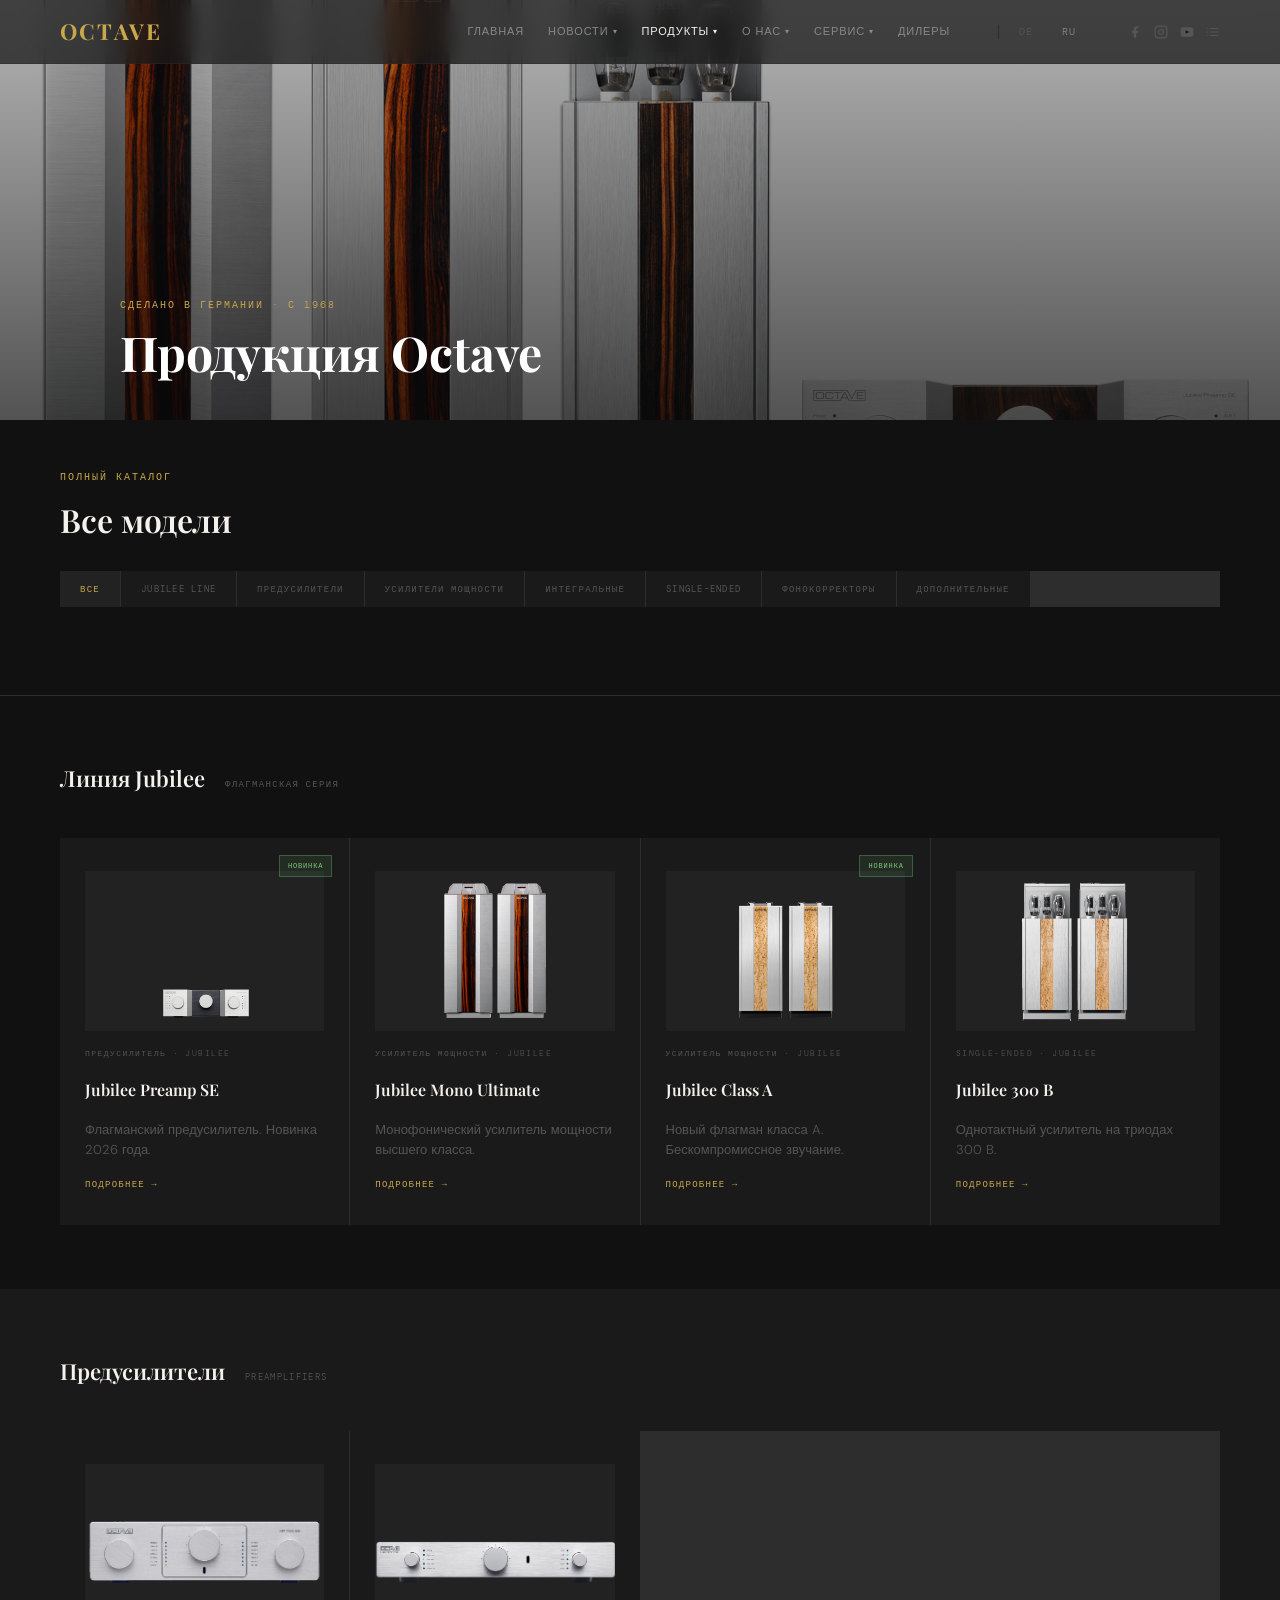
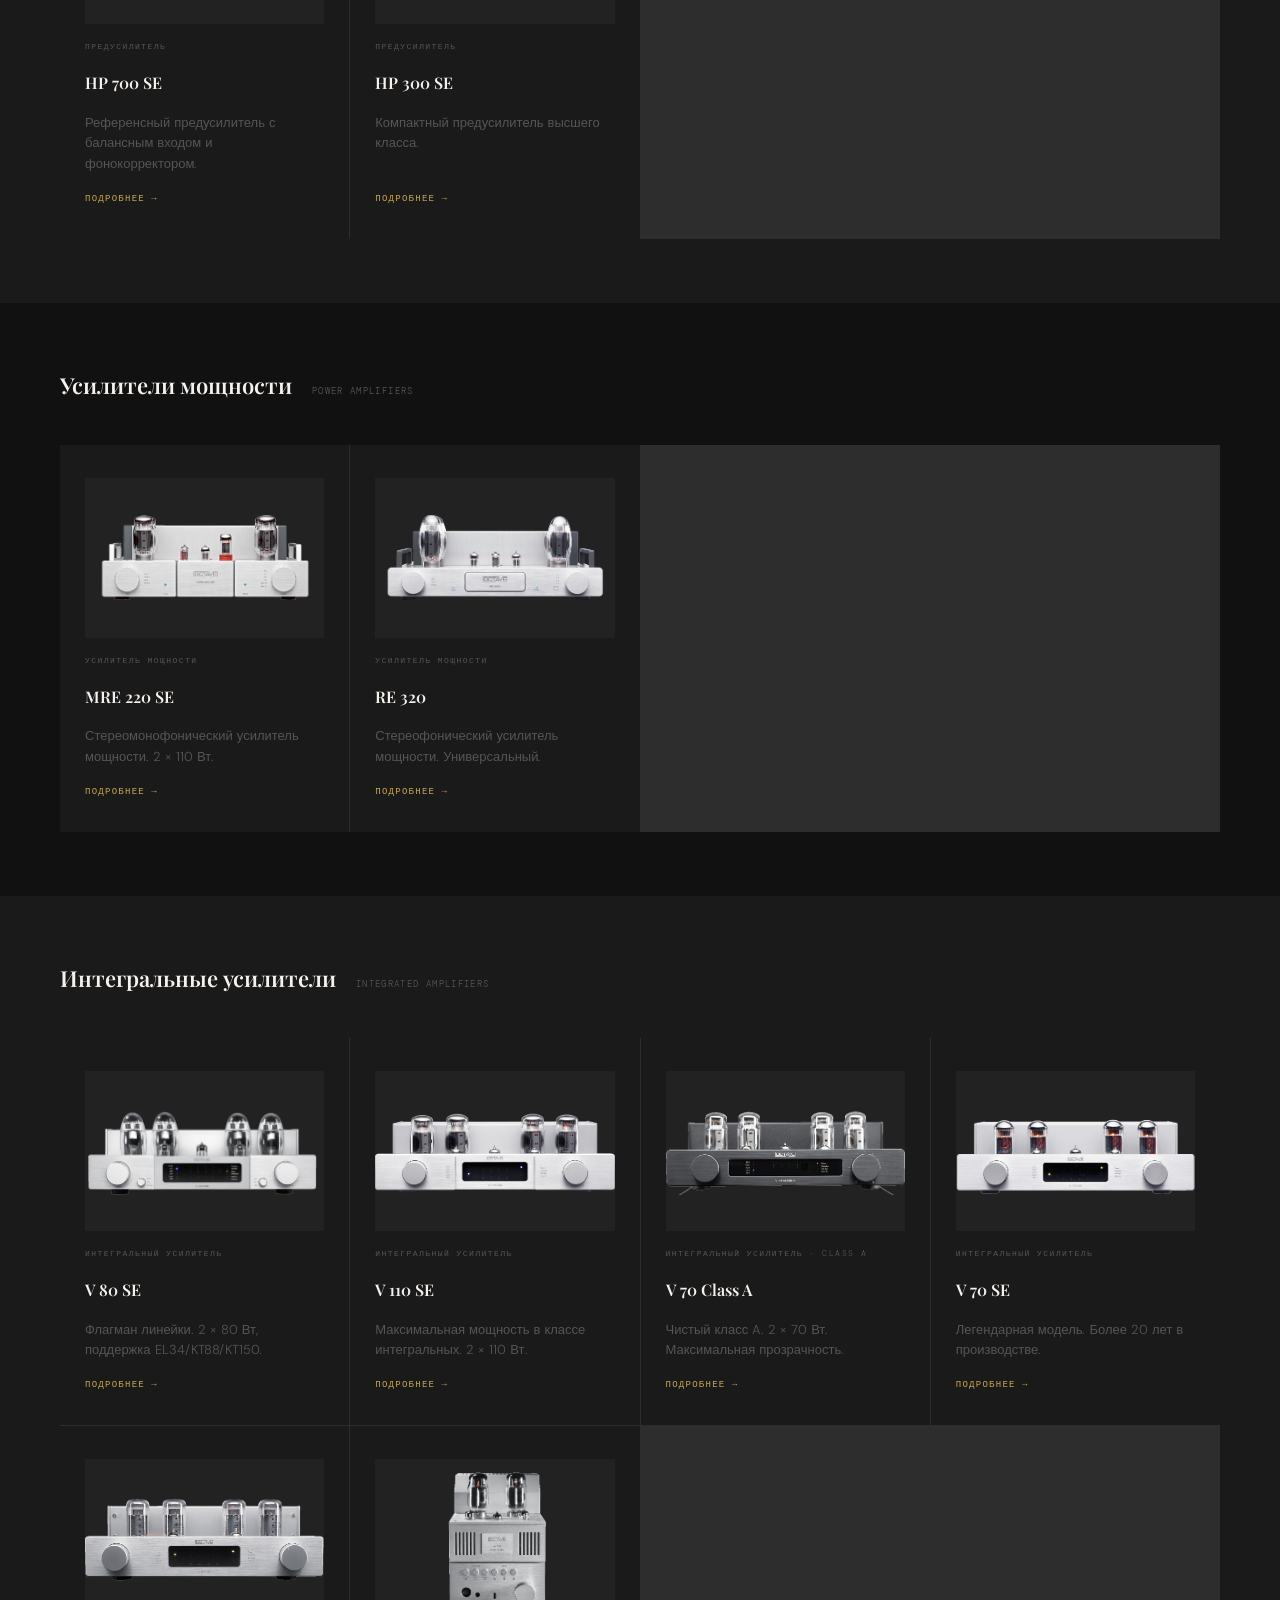
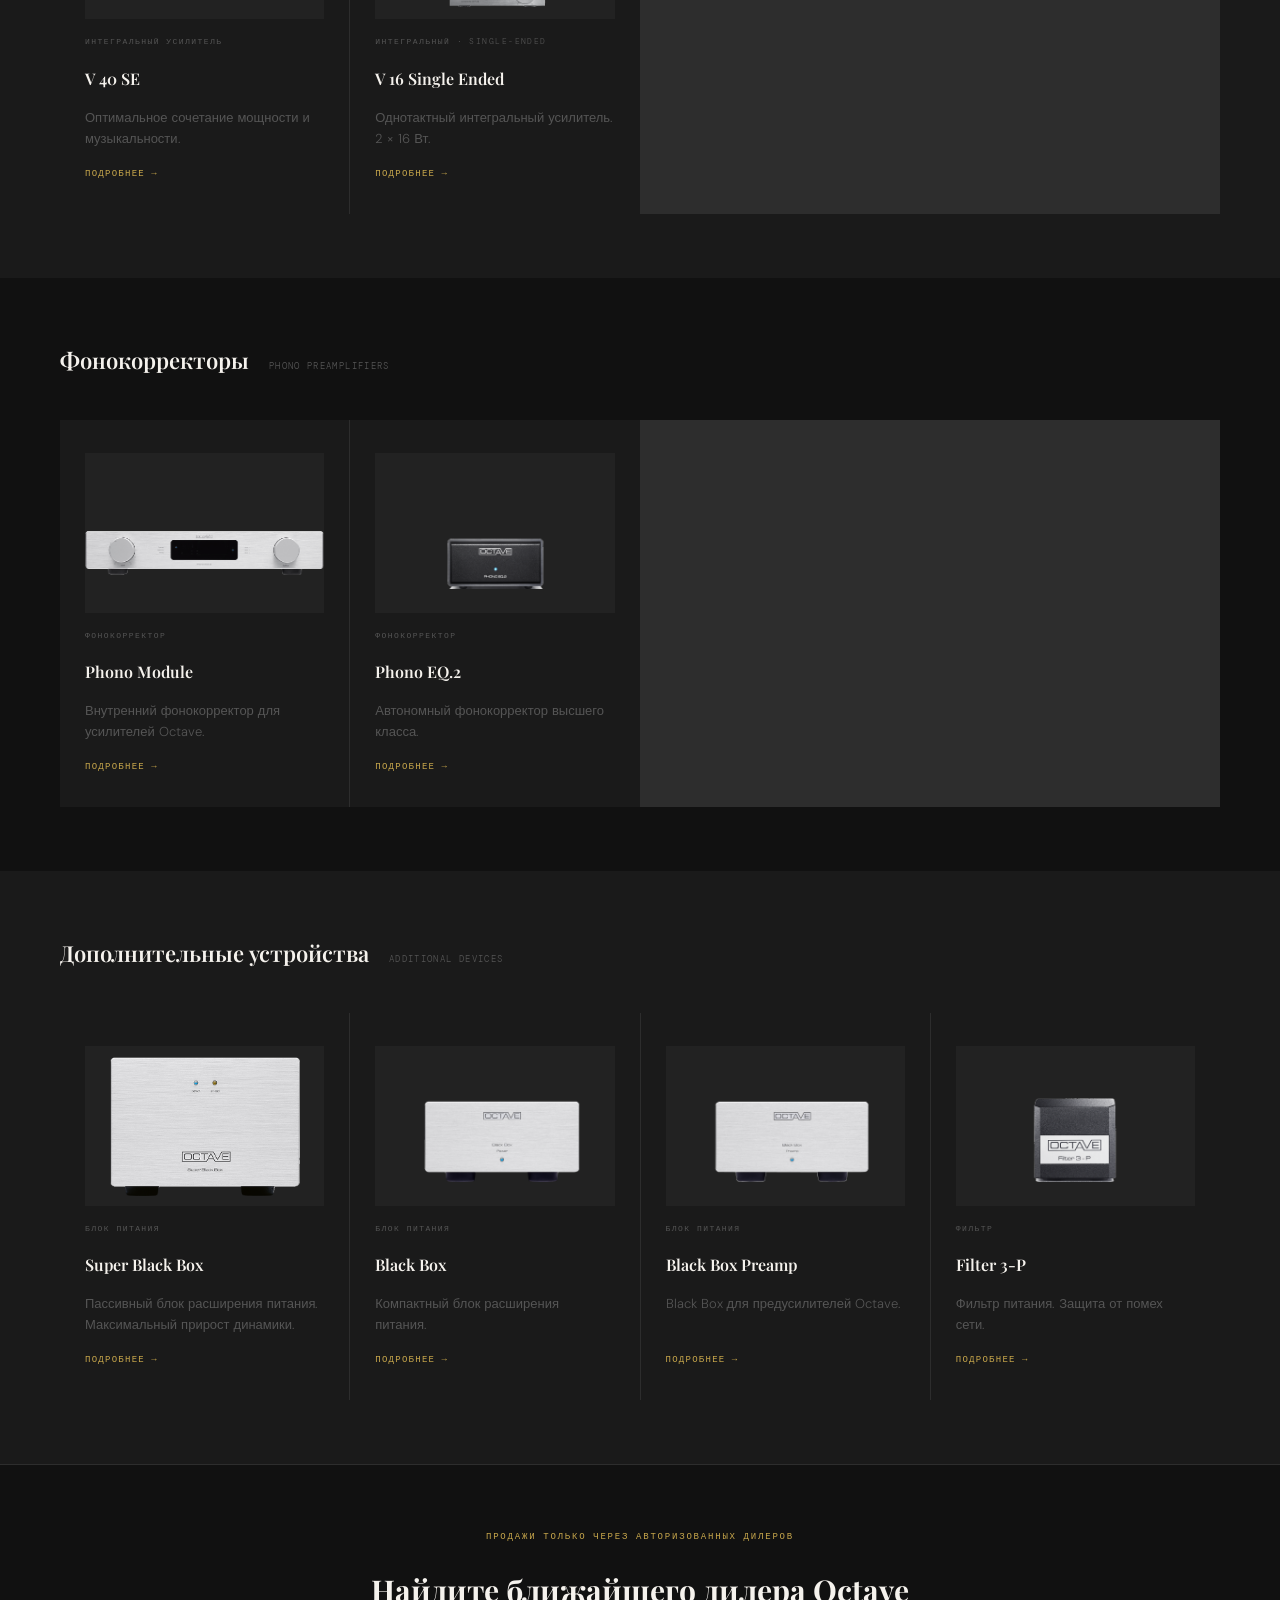
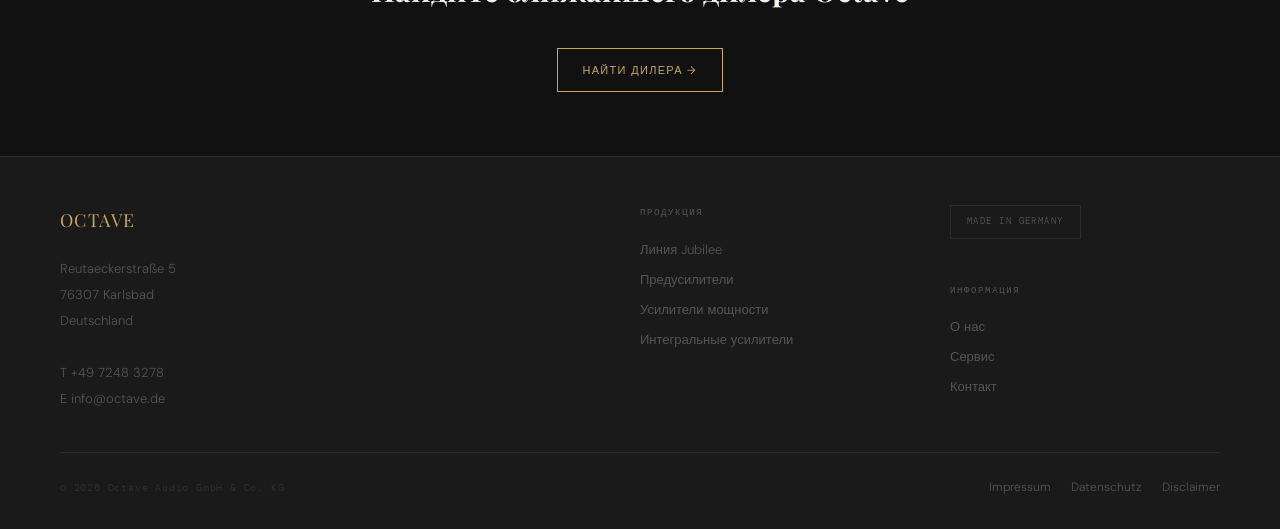
==== commit 999f9cab: "Фиксим стиль в соответствии с octave.de" ====
--- a/products/index.html
+++ b/products/index.html
@@ -61,6 +61,21 @@
         <div class="header-divider" aria-hidden="true"></div>
         <a href="#" class="lang-btn">DE</a>
         <a href="#" class="lang-btn is-active">RU</a>
+      </div>
+
+      <div class="header-socials" aria-label="Социальные сети">
+        <a href="#" class="header-social-link" aria-label="Facebook">
+          <svg width="14" height="14" viewBox="0 0 24 24" fill="currentColor" aria-hidden="true"><path d="M18 2h-3a5 5 0 0 0-5 5v3H7v4h3v8h4v-8h3l1-4h-4V7a1 1 0 0 1 1-1h3z"/></svg>
+        </a>
+        <a href="#" class="header-social-link" aria-label="Instagram">
+          <svg width="14" height="14" viewBox="0 0 24 24" fill="none" stroke="currentColor" stroke-width="2" stroke-linecap="round" stroke-linejoin="round" aria-hidden="true"><rect x="2" y="2" width="20" height="20" rx="5" ry="5"/><path d="M16 11.37A4 4 0 1 1 12.63 8 4 4 0 0 1 16 11.37z"/><line x1="17.5" y1="6.5" x2="17.51" y2="6.5"/></svg>
+        </a>
+        <a href="#" class="header-social-link" aria-label="YouTube">
+          <svg width="14" height="14" viewBox="0 0 24 24" fill="currentColor" aria-hidden="true"><path d="M22.54 6.42a2.78 2.78 0 0 0-1.95-1.96C18.88 4 12 4 12 4s-6.88 0-8.6.46A2.78 2.78 0 0 0 1.46 6.42 29 29 0 0 0 1 12a29 29 0 0 0 .46 5.58A2.78 2.78 0 0 0 3.4 19.54C5.12 20 12 20 12 20s6.88 0 8.6-.46a2.78 2.78 0 0 0 1.95-1.96A29 29 0 0 0 23 12a29 29 0 0 0-.46-5.58z"/><polygon points="9.75 15.02 15.5 12 9.75 8.98 9.75 15.02" fill="var(--c-bg, #111)"/></svg>
+        </a>
+        <a href="#" class="header-social-link" aria-label="Playlist">
+          <svg width="14" height="14" viewBox="0 0 24 24" fill="none" stroke="currentColor" stroke-width="2" stroke-linecap="round" stroke-linejoin="round" aria-hidden="true"><line x1="8" y1="6" x2="21" y2="6"/><line x1="8" y1="12" x2="21" y2="12"/><line x1="8" y1="18" x2="21" y2="18"/><line x1="3" y1="6" x2="3.01" y2="6"/><line x1="3" y1="12" x2="3.01" y2="12"/><line x1="3" y1="18" x2="3.01" y2="18"/></svg>
+        </a>
       </div>
 
       <button class="nav-toggle" aria-label="Открыть меню" aria-expanded="false" aria-controls="mobile-nav">
--- a/css/styles.css
+++ b/css/styles.css
@@ -114,11 +114,18 @@
     inset-block-start: 0;
     inset-inline: 0;
     height: var(--header-h);
-    background: var(--c-surface);
-    border-bottom: 1px solid var(--c-border);
+    background: rgba(26, 26, 26, 0.75);
+    -webkit-backdrop-filter: blur(10px);
+    backdrop-filter: blur(10px);
+    border-bottom: 1px solid rgba(45, 45, 45, 0.5);
     z-index: var(--z-header);
     display: flex;
     align-items: center;
+    transition: background var(--dur-normal) var(--ease);
+  }
+
+  .site-header.is-scrolled {
+    background: rgba(26, 26, 26, 0.97);
   }
 
   .header-inner {
@@ -221,6 +228,24 @@
     background: var(--c-surface-2);
   }
 
+  /* Social icons in header */
+  .header-socials {
+    display: none;
+    align-items: center;
+    gap: var(--sp-3);
+    margin-inline-start: var(--sp-3);
+    flex-shrink: 0;
+  }
+
+  .header-social-link {
+    color: var(--c-text-3);
+    display: flex;
+    align-items: center;
+    transition: color var(--dur-fast);
+  }
+
+  .header-social-link:hover { color: var(--c-text-2); }
+
   /* Header extras */
   .header-extras {
     display: none;
@@ -390,9 +415,8 @@
     position: relative;
     height: 100svh;
     min-height: 520px;
-    max-height: 800px;
     overflow: hidden;
-    margin-block-start: var(--header-h);
+    margin-block-start: 0;
   }
 
   .hero-slide {
@@ -495,7 +519,7 @@
      ============================================================ */
 
   .page-hero {
-    margin-block-start: var(--header-h);
+    margin-block-start: 0;
     position: relative;
     height: clamp(220px, 35vw, 420px);
     overflow: hidden;
@@ -629,6 +653,22 @@
   }
 
   /* ============================================================
+     THEME LIGHT — overrides for warm-white sections
+     ============================================================ */
+
+  .theme-light {
+    --c-bg:       #f5f2ed;
+    --c-surface:  #ffffff;
+    --c-surface-2:#eeebe6;
+    --c-border:   #d5d0ca;
+    --c-text:     #111111;
+    --c-text-2:   #444444;
+    --c-text-3:   #666666;
+    background: var(--c-bg);
+    color: var(--c-text);
+  }
+
+  /* ============================================================
      PRODUCT OVERVIEW GRID (categories)
      ============================================================ */
 
@@ -703,6 +743,24 @@
     color: var(--c-text-3);
     line-height: 1.6;
   }
+
+  .category-model-list {
+    display: flex;
+    flex-wrap: wrap;
+    gap: var(--sp-1) var(--sp-3);
+    margin-top: var(--sp-1);
+  }
+
+  .category-model-link {
+    font-family: var(--f-mono);
+    font-size: 0.5rem;
+    letter-spacing: 0.1em;
+    text-transform: uppercase;
+    color: var(--c-accent);
+    transition: color var(--dur-fast);
+  }
+
+  .category-model-link:hover { color: var(--c-text-2); }
 
   .category-new-badge {
     position: absolute;
@@ -1486,8 +1544,10 @@
     grid-template-columns: 1fr 1fr;
   }
 
-  .featured-block.reverse .featured-image-wrap { order: 2; }
-  .featured-block.reverse .featured-body { order: 1; }
+  .featured-block.reverse .featured-image-wrap { grid-column: 2; grid-row: 1; }
+  .featured-block.reverse .featured-body { grid-column: 1; grid-row: 1; }
+
+  .header-socials { display: flex; }
 
   .featured-image-wrap { aspect-ratio: auto; }
 
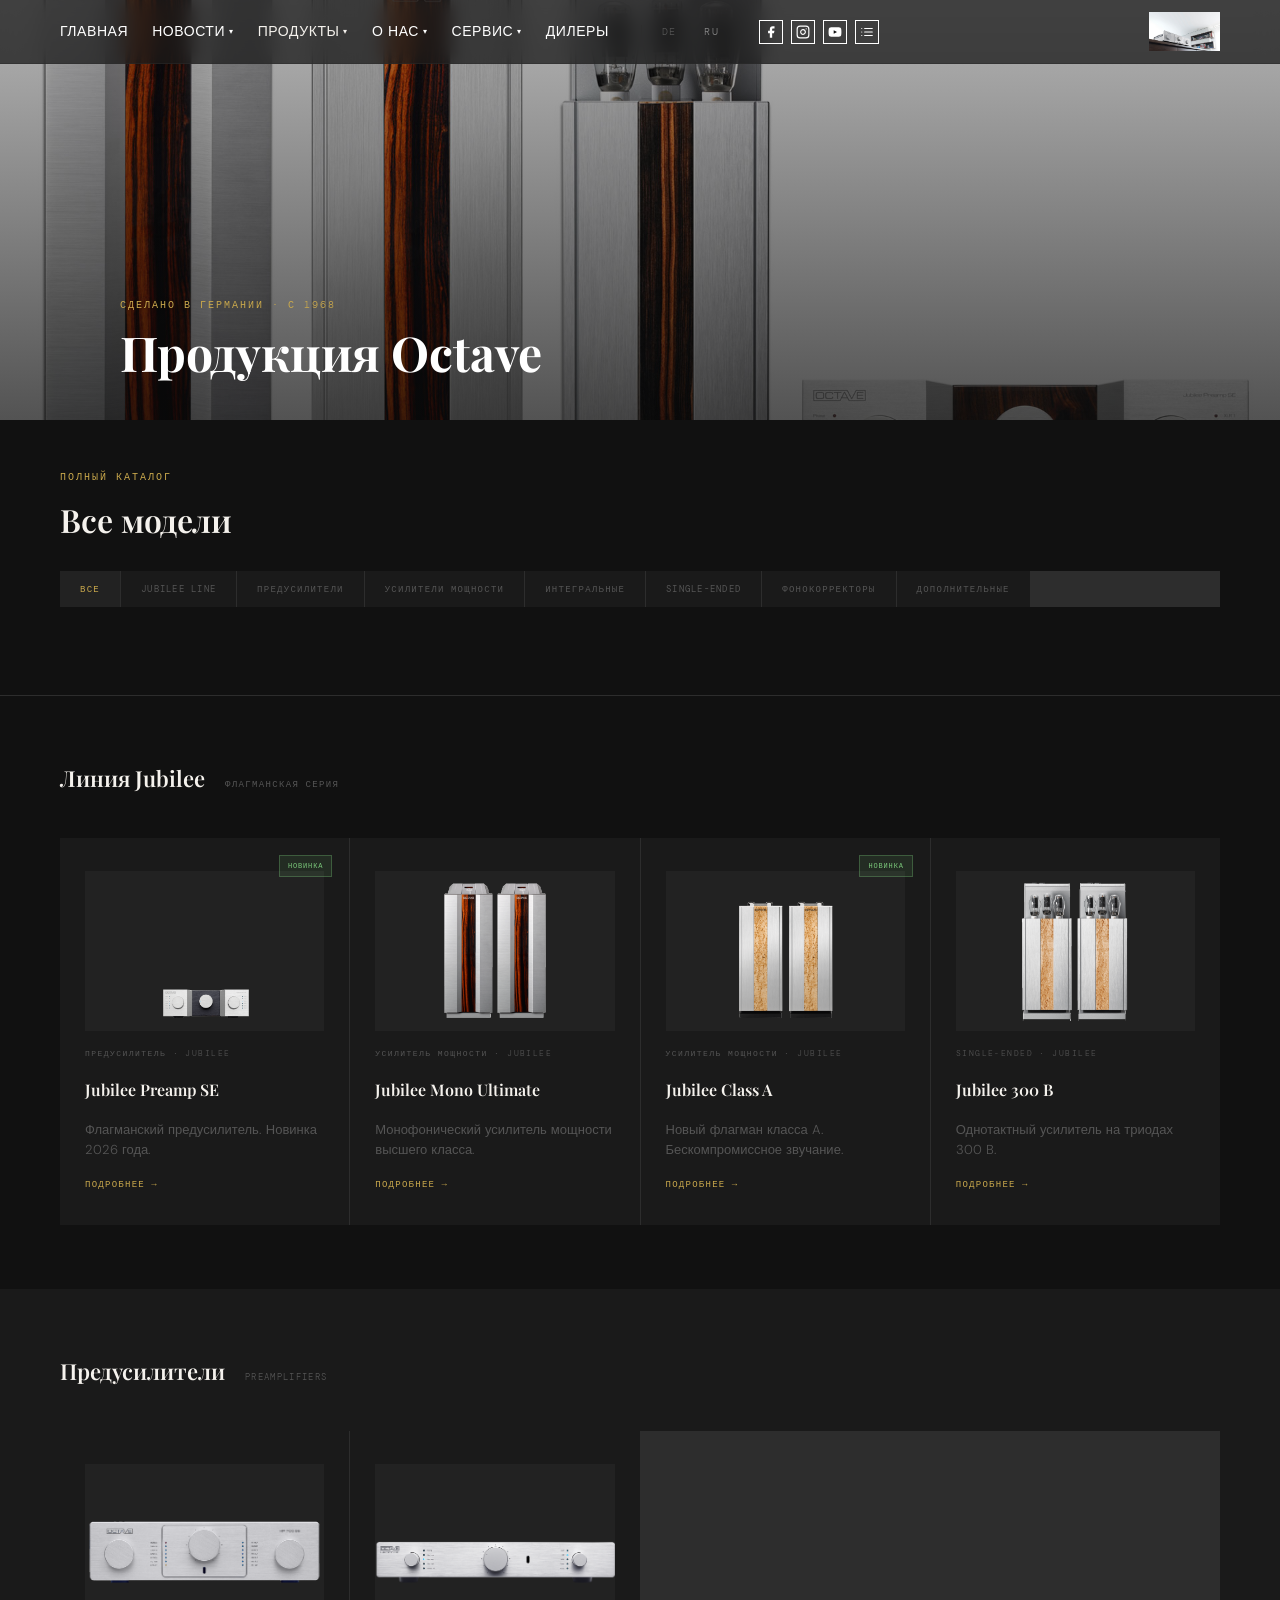
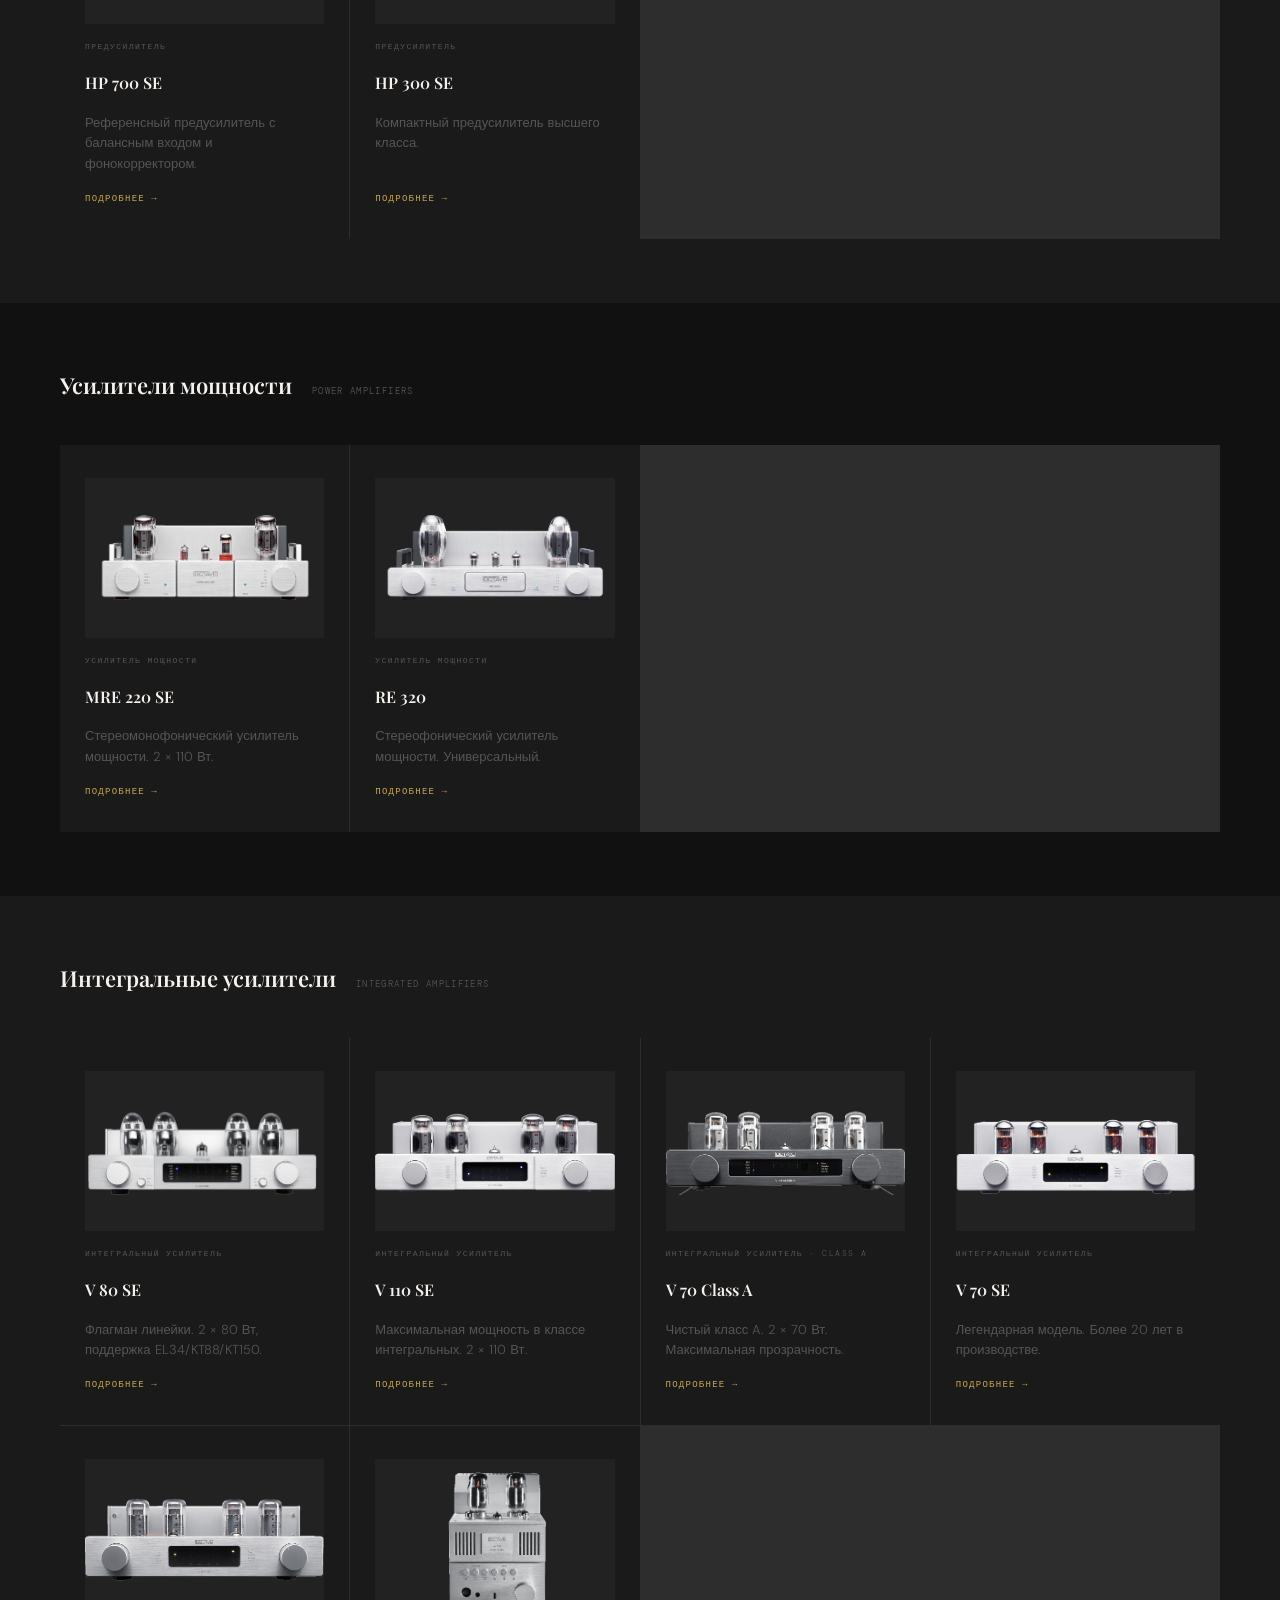
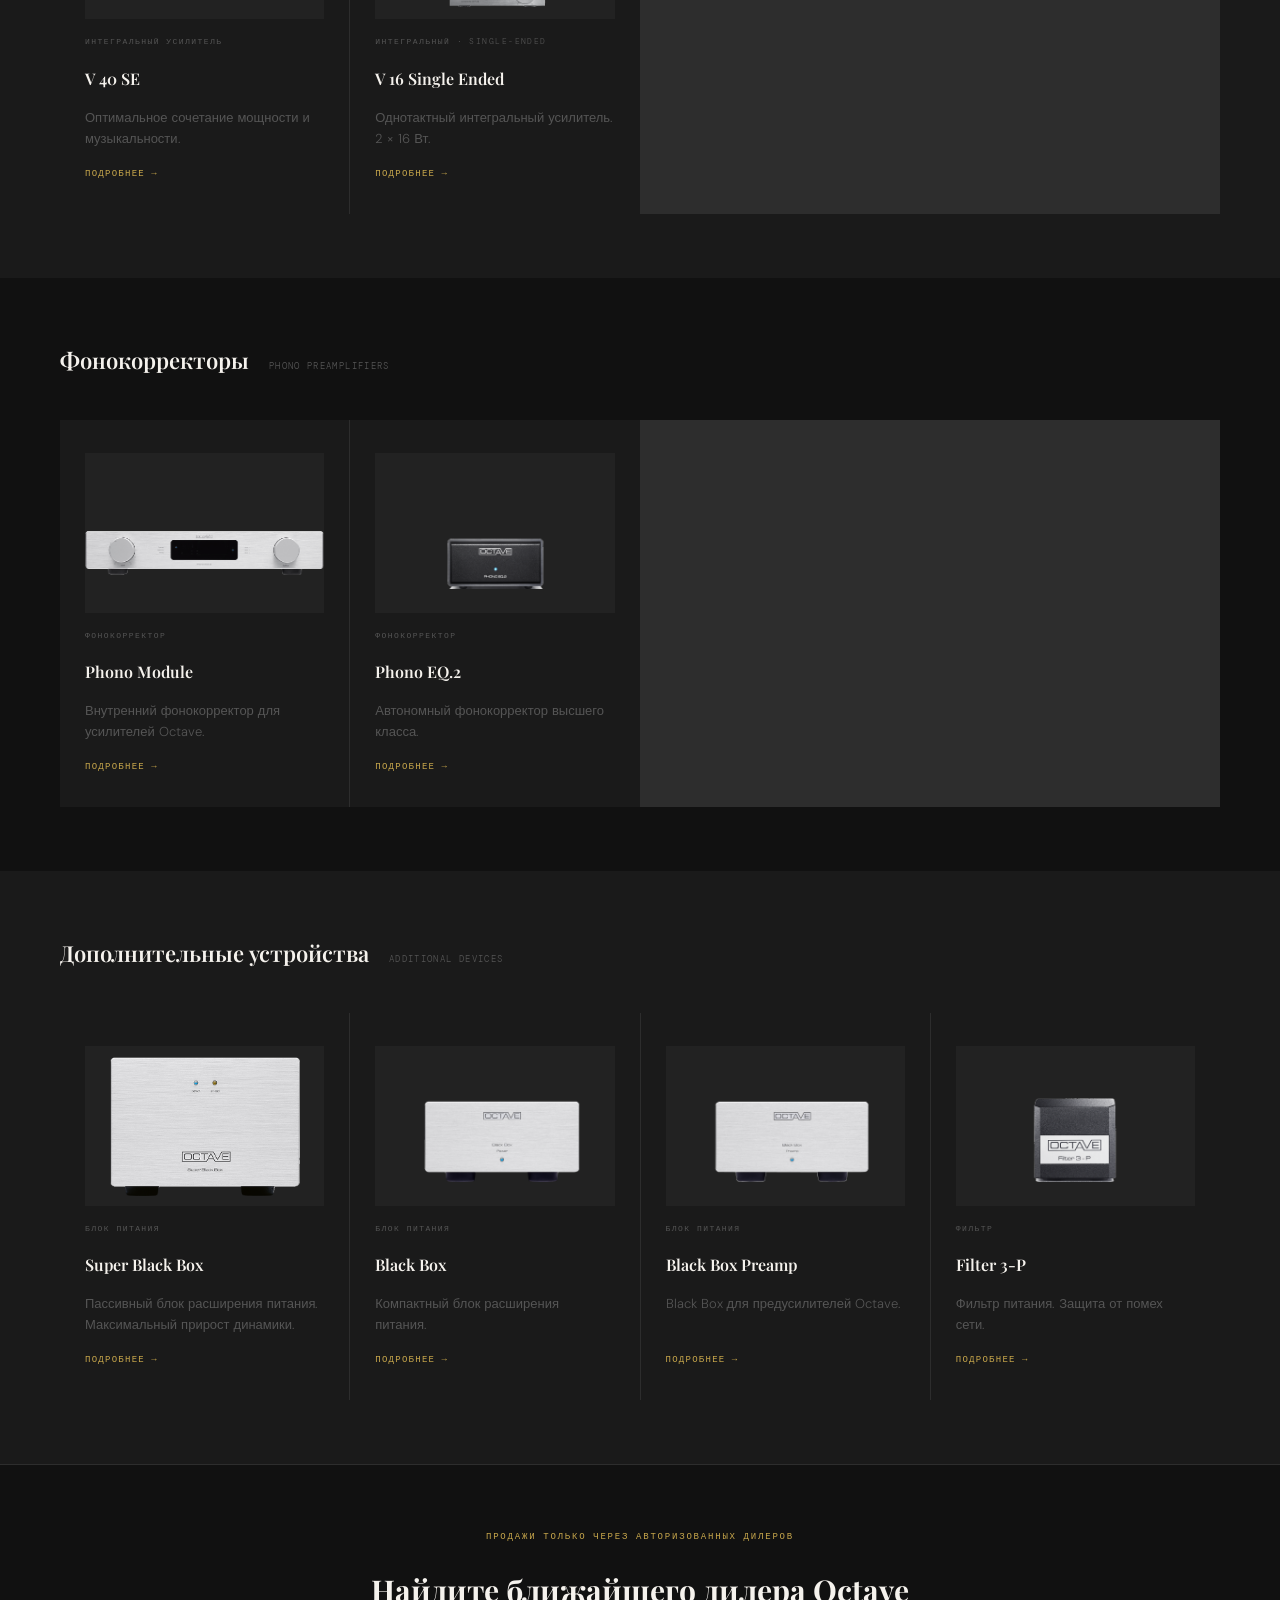
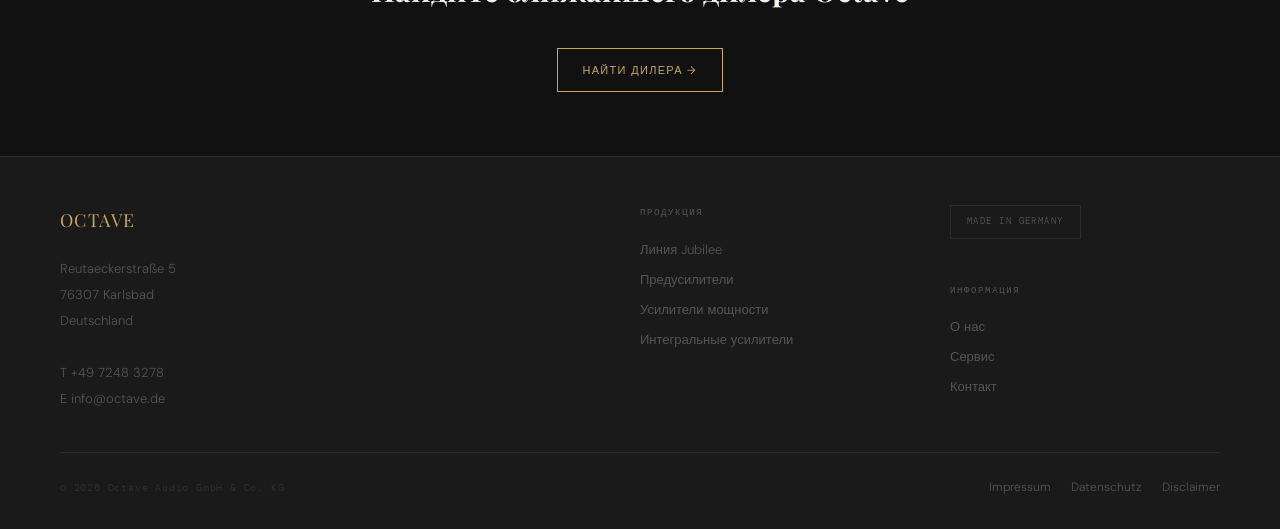
==== commit 4a6f7125: "фиксим хэдер по стилю" ====
--- a/products/index.html
+++ b/products/index.html
@@ -12,7 +12,7 @@
   <!-- HEADER -->
   <header class="site-header" role="banner">
     <div class="header-inner">
-      <a href="../index.html" class="nav-logo" aria-label="Octave Audio — на главную">OCTAVE</a>
+      <a href="../index.html" class="nav-logo" aria-label="Octave Audio — на главную"><img src="../images/keyvisualhp700_bearb.png" alt="Octave Audio"></a>
 
       <nav class="nav-primary" aria-label="Основная навигация">
         <div class="nav-item"><a href="../index.html" class="nav-link">Главная</a></div>
--- a/css/styles.css
+++ b/css/styles.css
@@ -139,19 +139,25 @@
   }
 
   .nav-logo {
-    font-family: var(--f-serif);
-    font-size: 1.375rem;
-    font-weight: 700;
-    color: var(--c-accent);
-    letter-spacing: 0.1em;
+    order: 99;
+    margin-inline-start: auto;
     flex-shrink: 0;
+    display: flex;
+    align-items: center;
+  }
+
+  .nav-logo img {
+    height: 40px;
+    width: auto;
+    display: block;
+    object-fit: contain;
   }
 
   .nav-primary {
-    display: none;
+    display: flex;
     align-items: center;
     gap: var(--sp-6);
-    margin-inline-start: auto;
+    margin-inline-start: 0;
   }
 
   .nav-item {
@@ -159,10 +165,10 @@
   }
 
   .nav-link {
-    font-size: 0.6875rem;
-    letter-spacing: 0.08em;
-    text-transform: uppercase;
-    color: var(--c-text-2);
+    font-size: 0.875rem;
+    letter-spacing: 0.04em;
+    text-transform: uppercase;
+    color: #ffffff;
     padding-block: var(--sp-5);
     transition: color var(--dur-normal) var(--ease);
     display: flex;
@@ -175,7 +181,7 @@
   .nav-link:hover,
   .nav-item:hover > .nav-link,
   .nav-item:focus-within > .nav-link {
-    color: var(--c-text);
+    color: rgba(255, 255, 255, 0.75);
   }
 
   .nav-arrow {
@@ -230,28 +236,32 @@
 
   /* Social icons in header */
   .header-socials {
-    display: none;
+    display: flex;
+    order: 98;
+    align-items: center;
+    gap: var(--sp-2);
+    flex-shrink: 0;
+  }
+
+  .header-social-link {
+    color: #ffffff;
+    border: 1px solid #ffffff;
+    display: flex;
+    align-items: center;
+    justify-content: center;
+    width: 24px;
+    height: 24px;
+    transition: opacity var(--dur-fast);
+  }
+
+  .header-social-link:hover { opacity: 0.7; }
+
+  /* Header extras */
+  .header-extras {
+    display: flex;
+    order: 97;
     align-items: center;
     gap: var(--sp-3);
-    margin-inline-start: var(--sp-3);
-    flex-shrink: 0;
-  }
-
-  .header-social-link {
-    color: var(--c-text-3);
-    display: flex;
-    align-items: center;
-    transition: color var(--dur-fast);
-  }
-
-  .header-social-link:hover { color: var(--c-text-2); }
-
-  /* Header extras */
-  .header-extras {
-    display: none;
-    align-items: center;
-    gap: var(--sp-3);
-    margin-inline-start: var(--sp-4);
     flex-shrink: 0;
   }
 
@@ -278,7 +288,7 @@
 
   /* Hamburger */
   .nav-toggle {
-    display: flex;
+    display: none;
     flex-direction: column;
     gap: 5px;
     background: none;
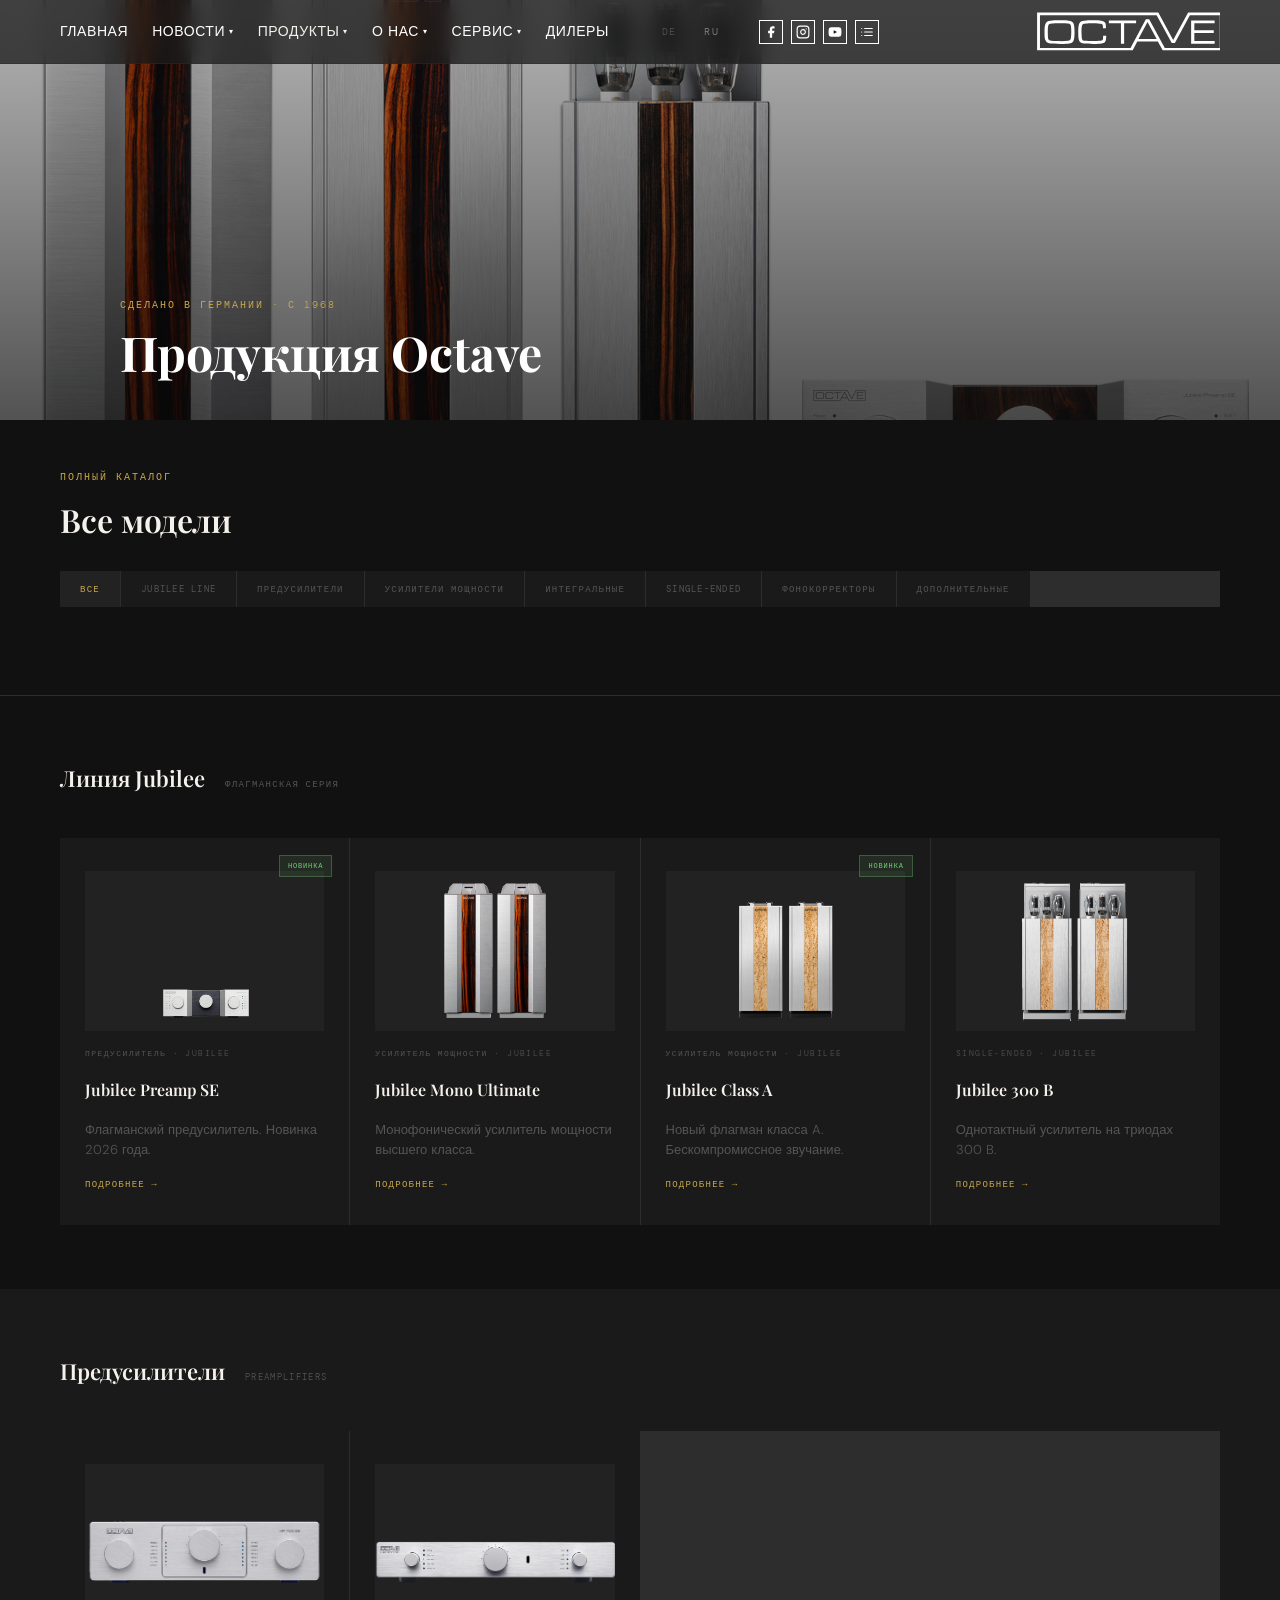
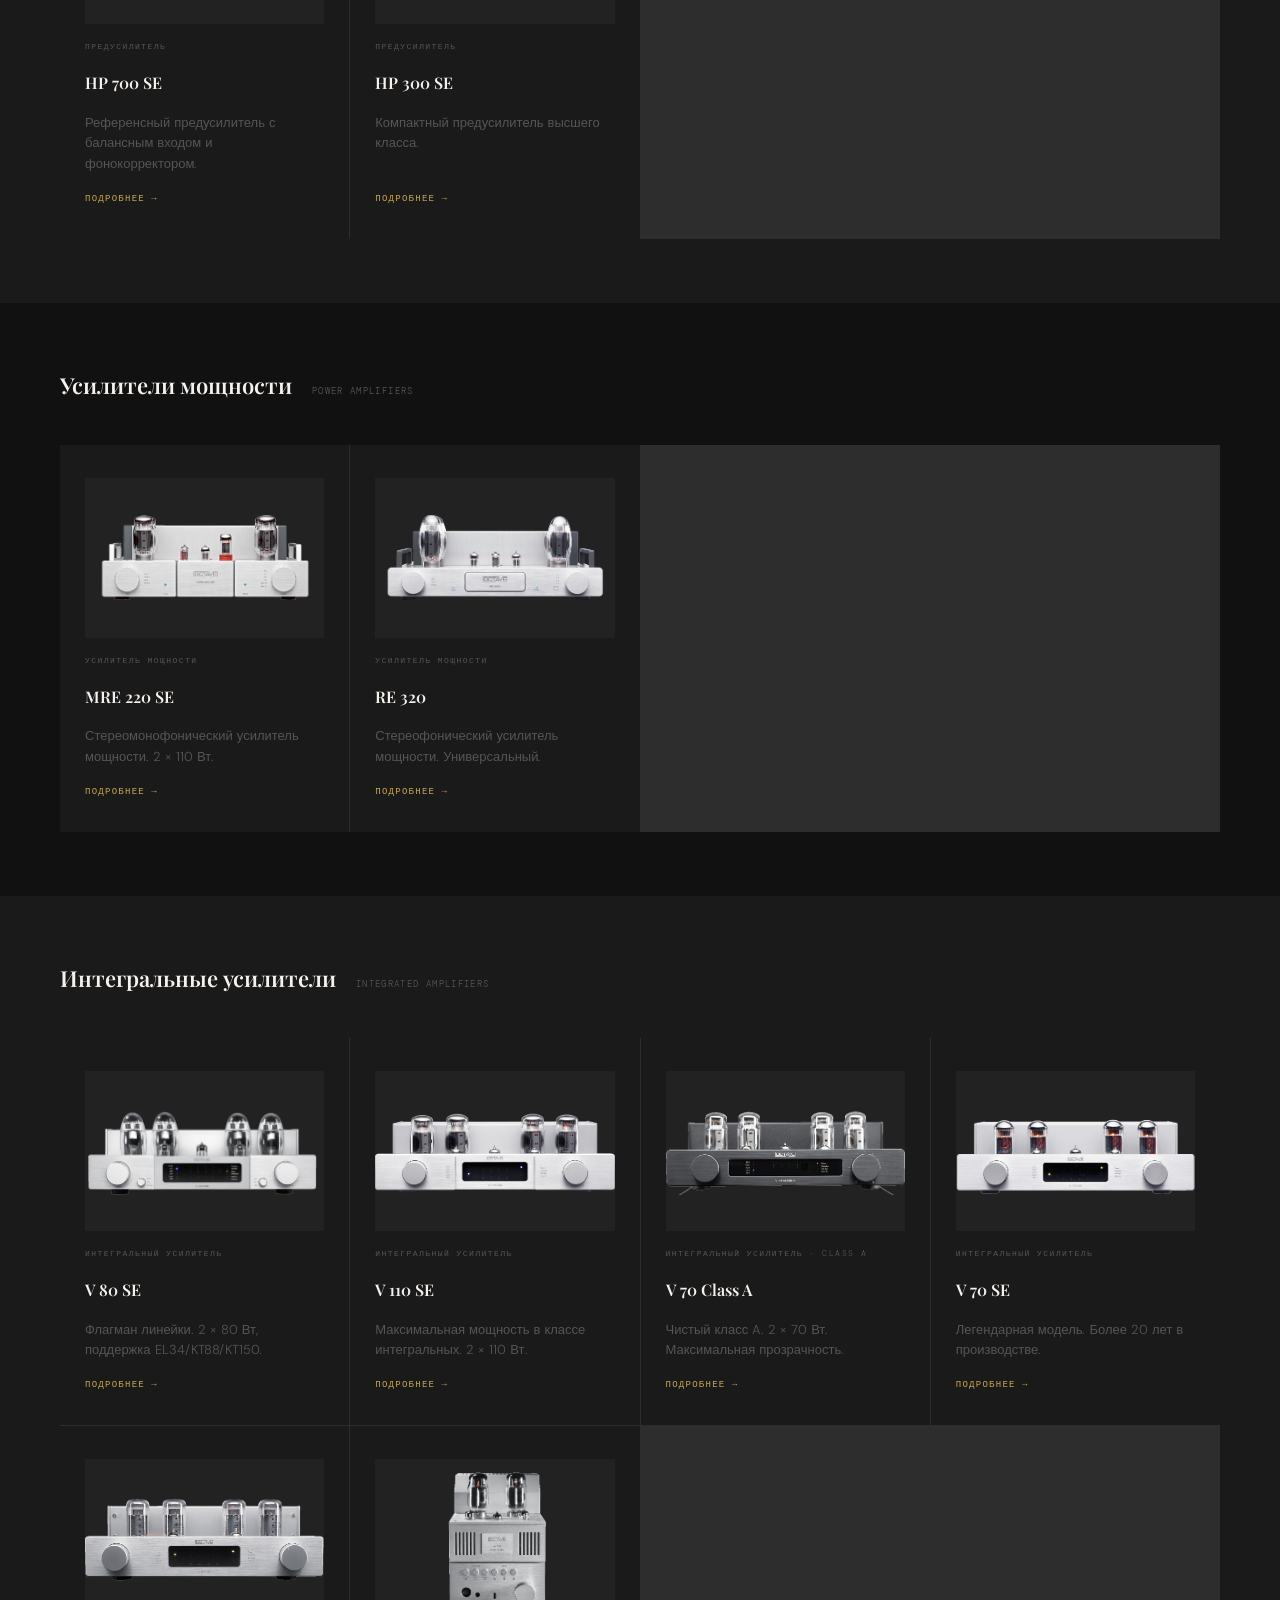
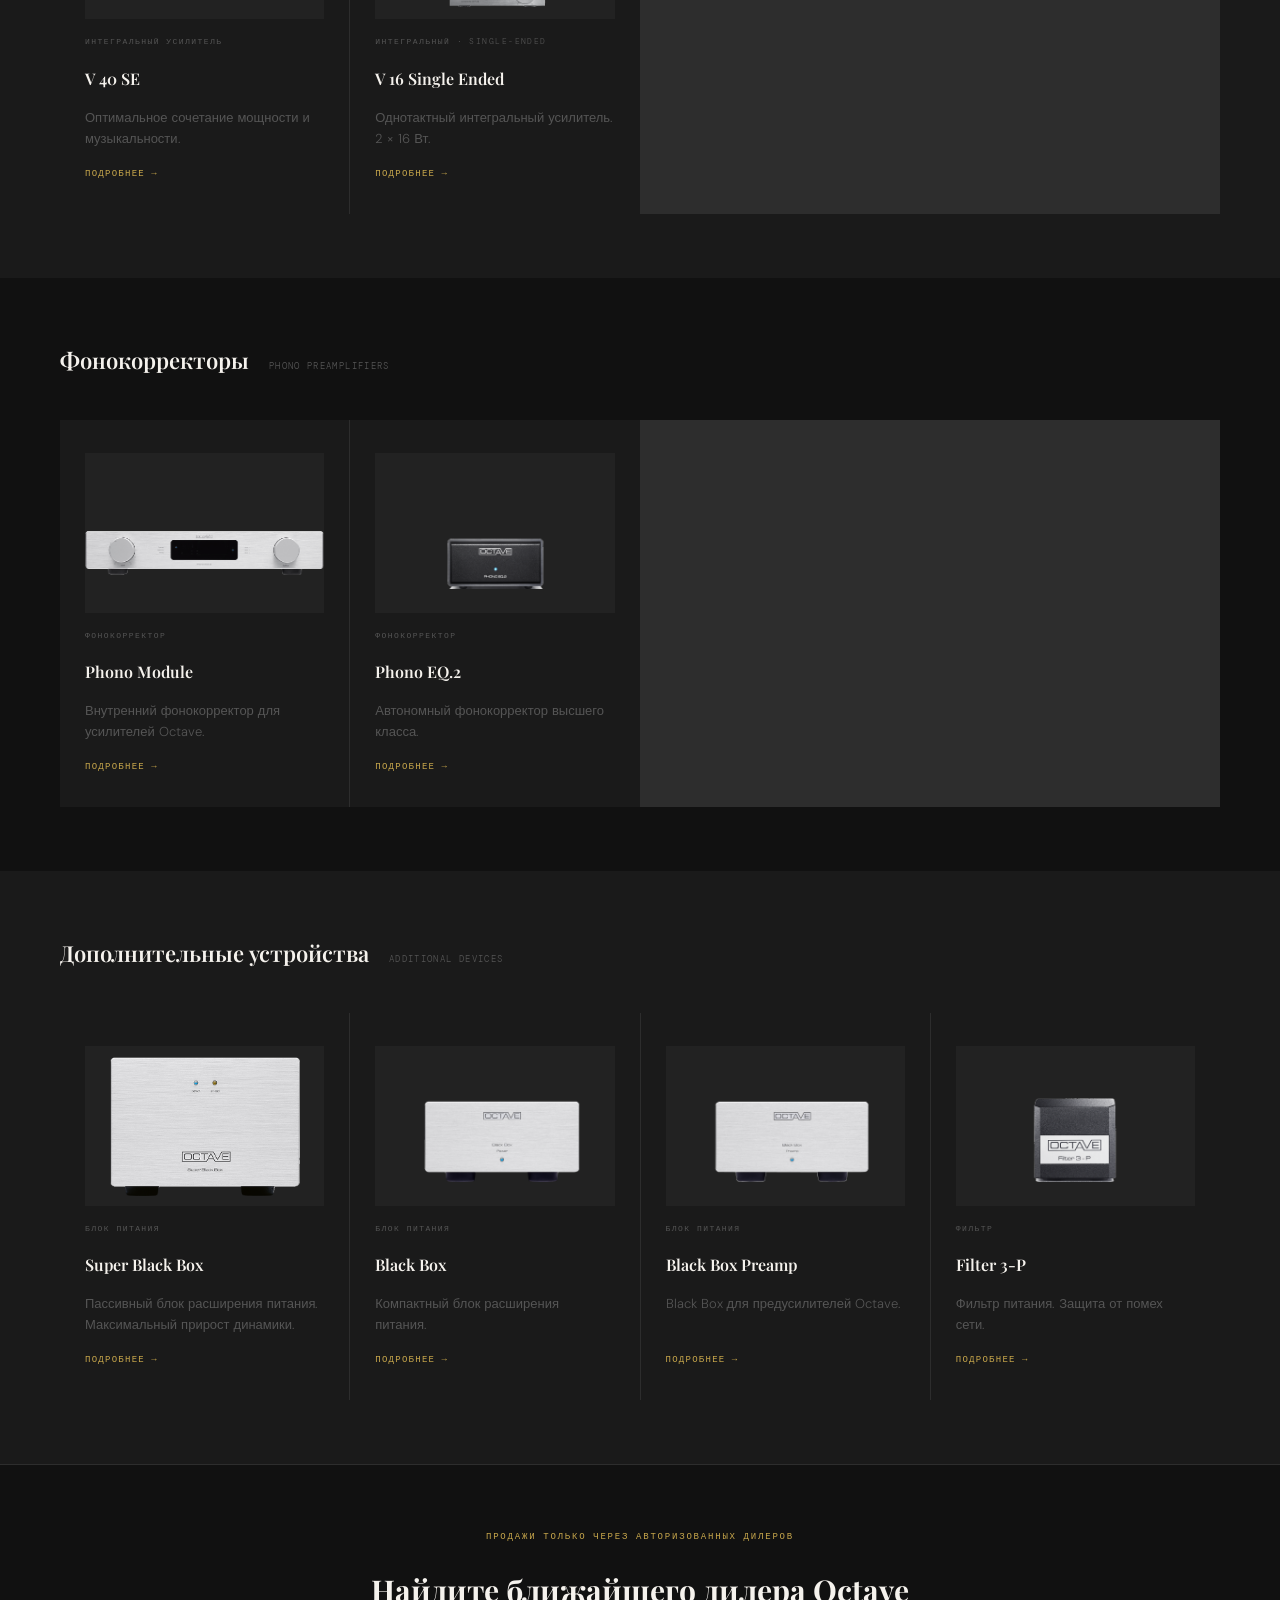
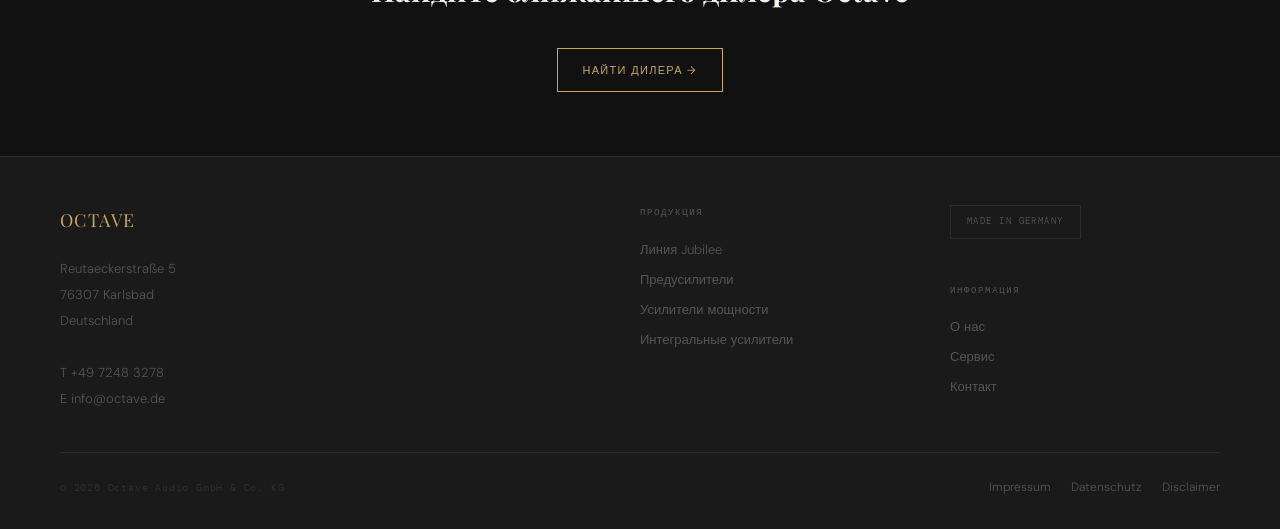
==== commit 93fd7969: "фиксим лого" ====
--- a/products/index.html
+++ b/products/index.html
@@ -12,7 +12,7 @@
   <!-- HEADER -->
   <header class="site-header" role="banner">
     <div class="header-inner">
-      <a href="../index.html" class="nav-logo" aria-label="Octave Audio — на главную"><img src="../images/keyvisualhp700_bearb.png" alt="Octave Audio"></a>
+      <a href="../index.html" class="nav-logo" aria-label="Octave Audio — на главную"><img src="../octave_logo.svg" alt="Octave Audio"></a>
 
       <nav class="nav-primary" aria-label="Основная навигация">
         <div class="nav-item"><a href="../index.html" class="nav-link">Главная</a></div>
